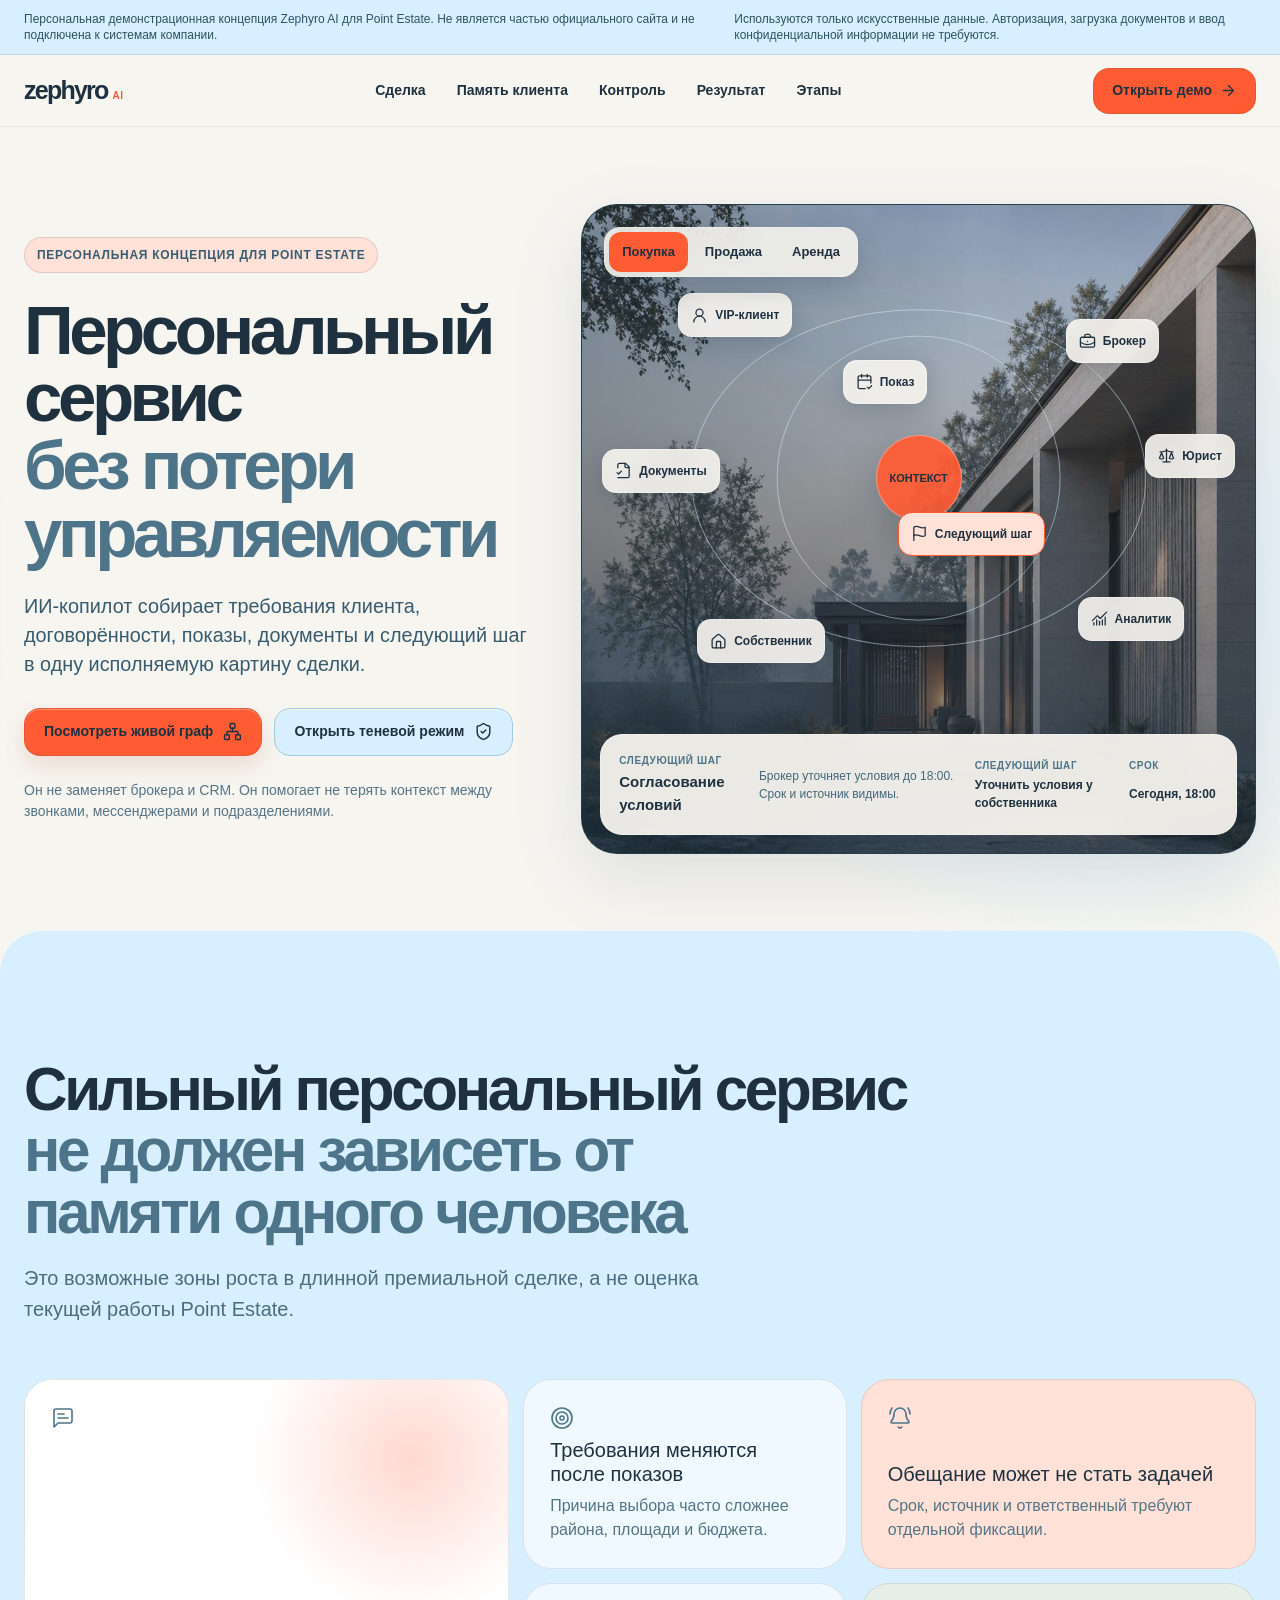
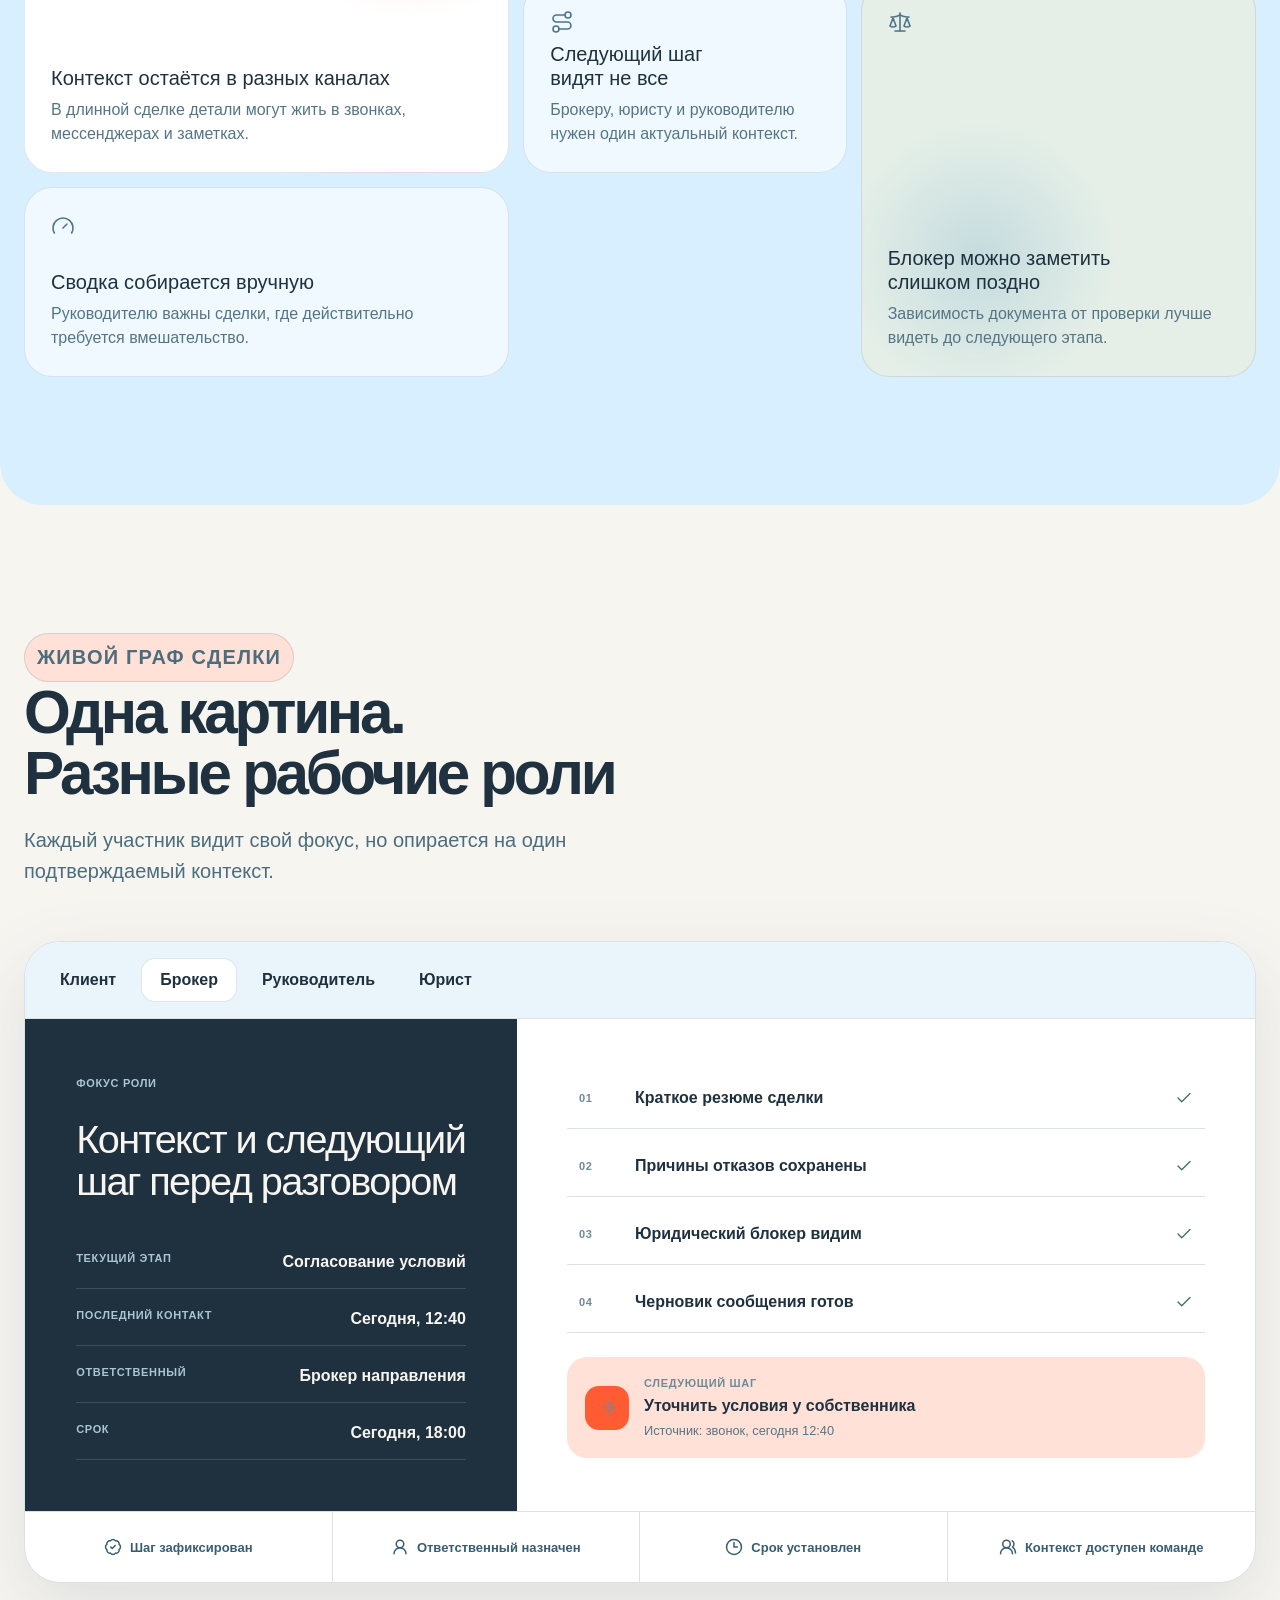
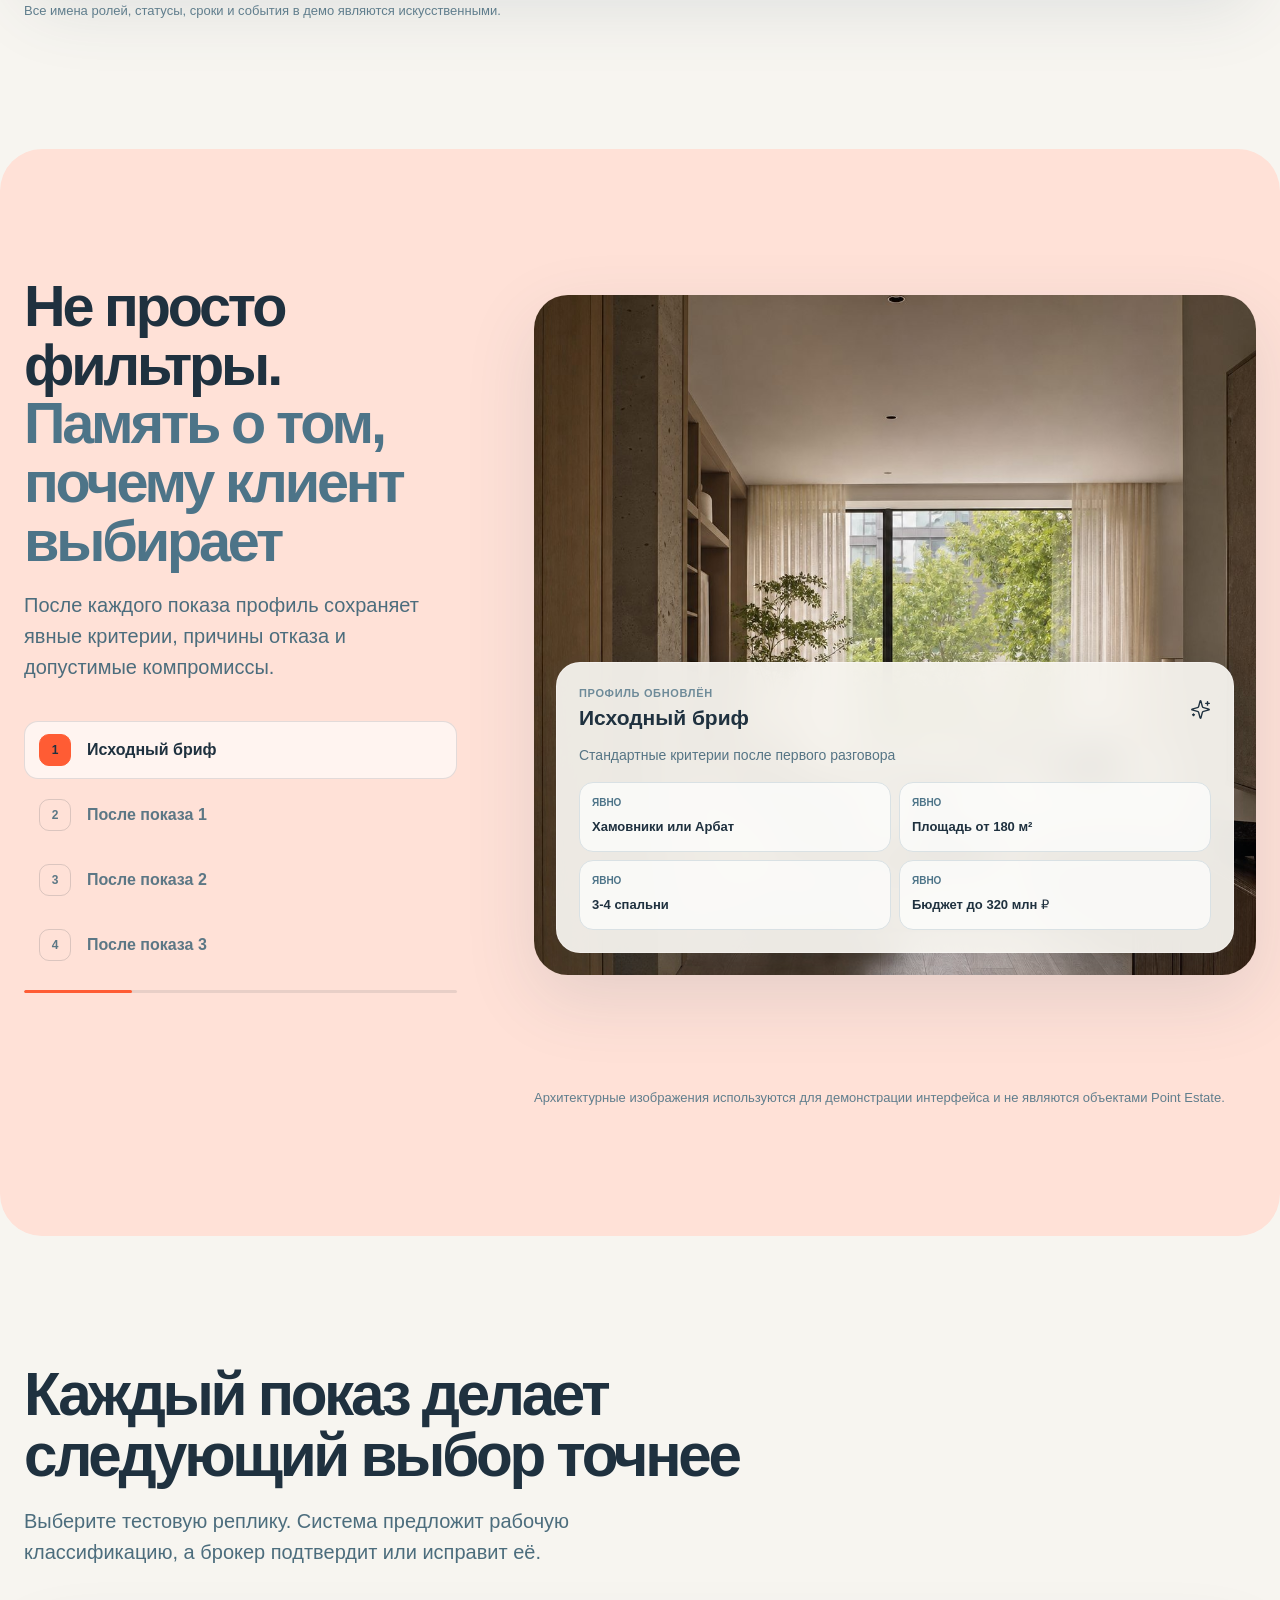
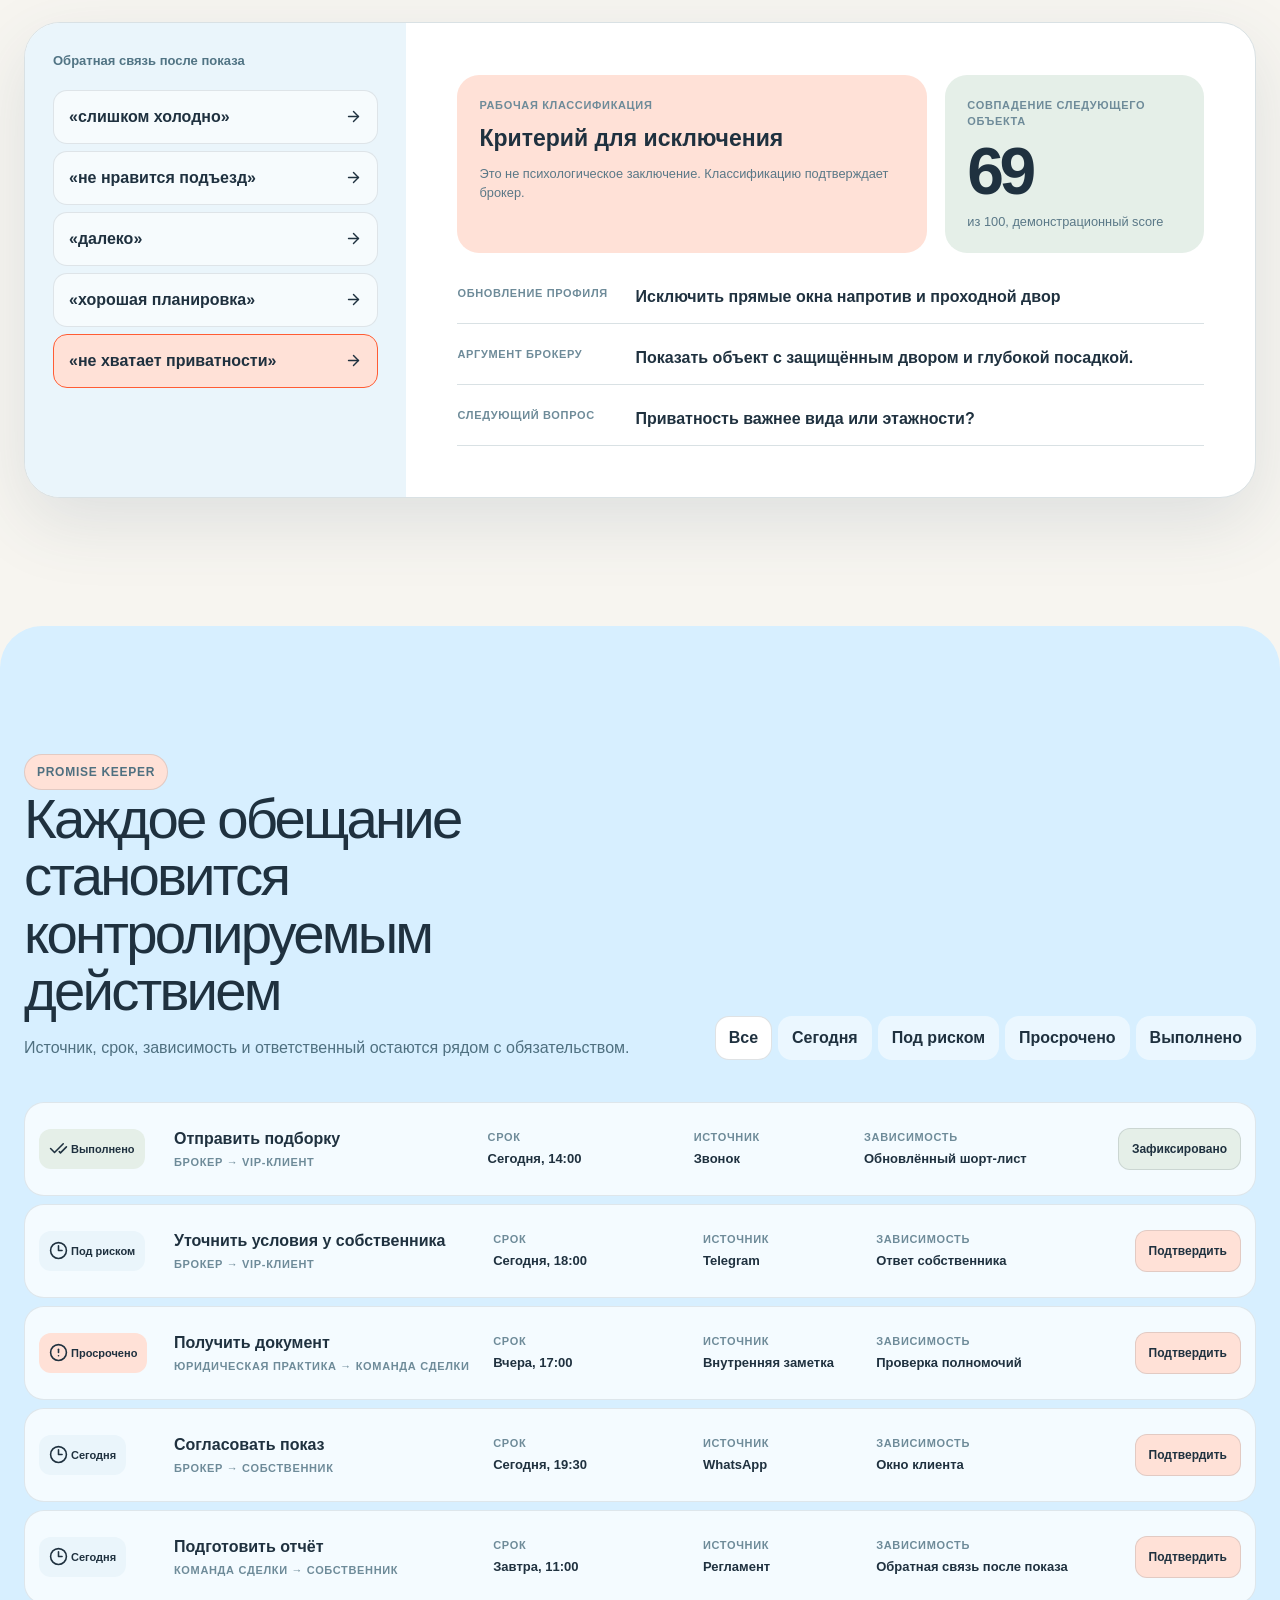
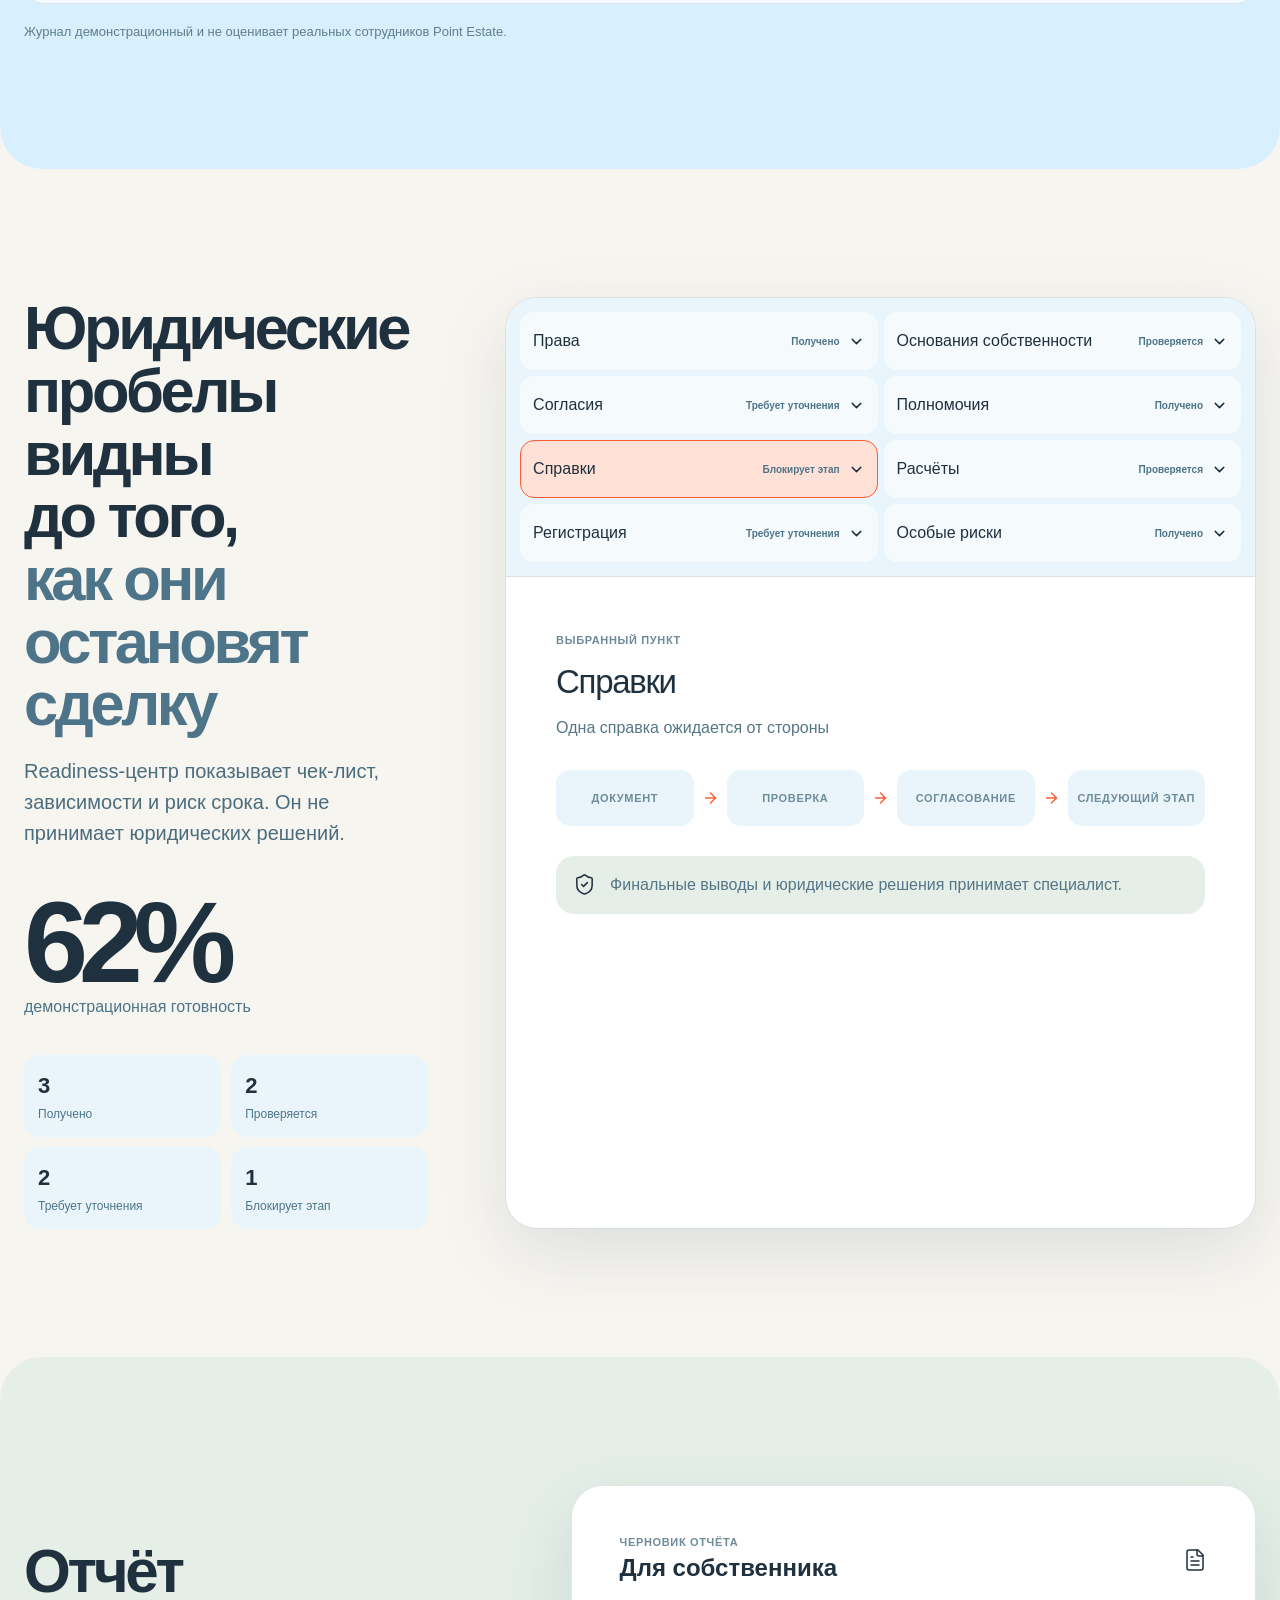
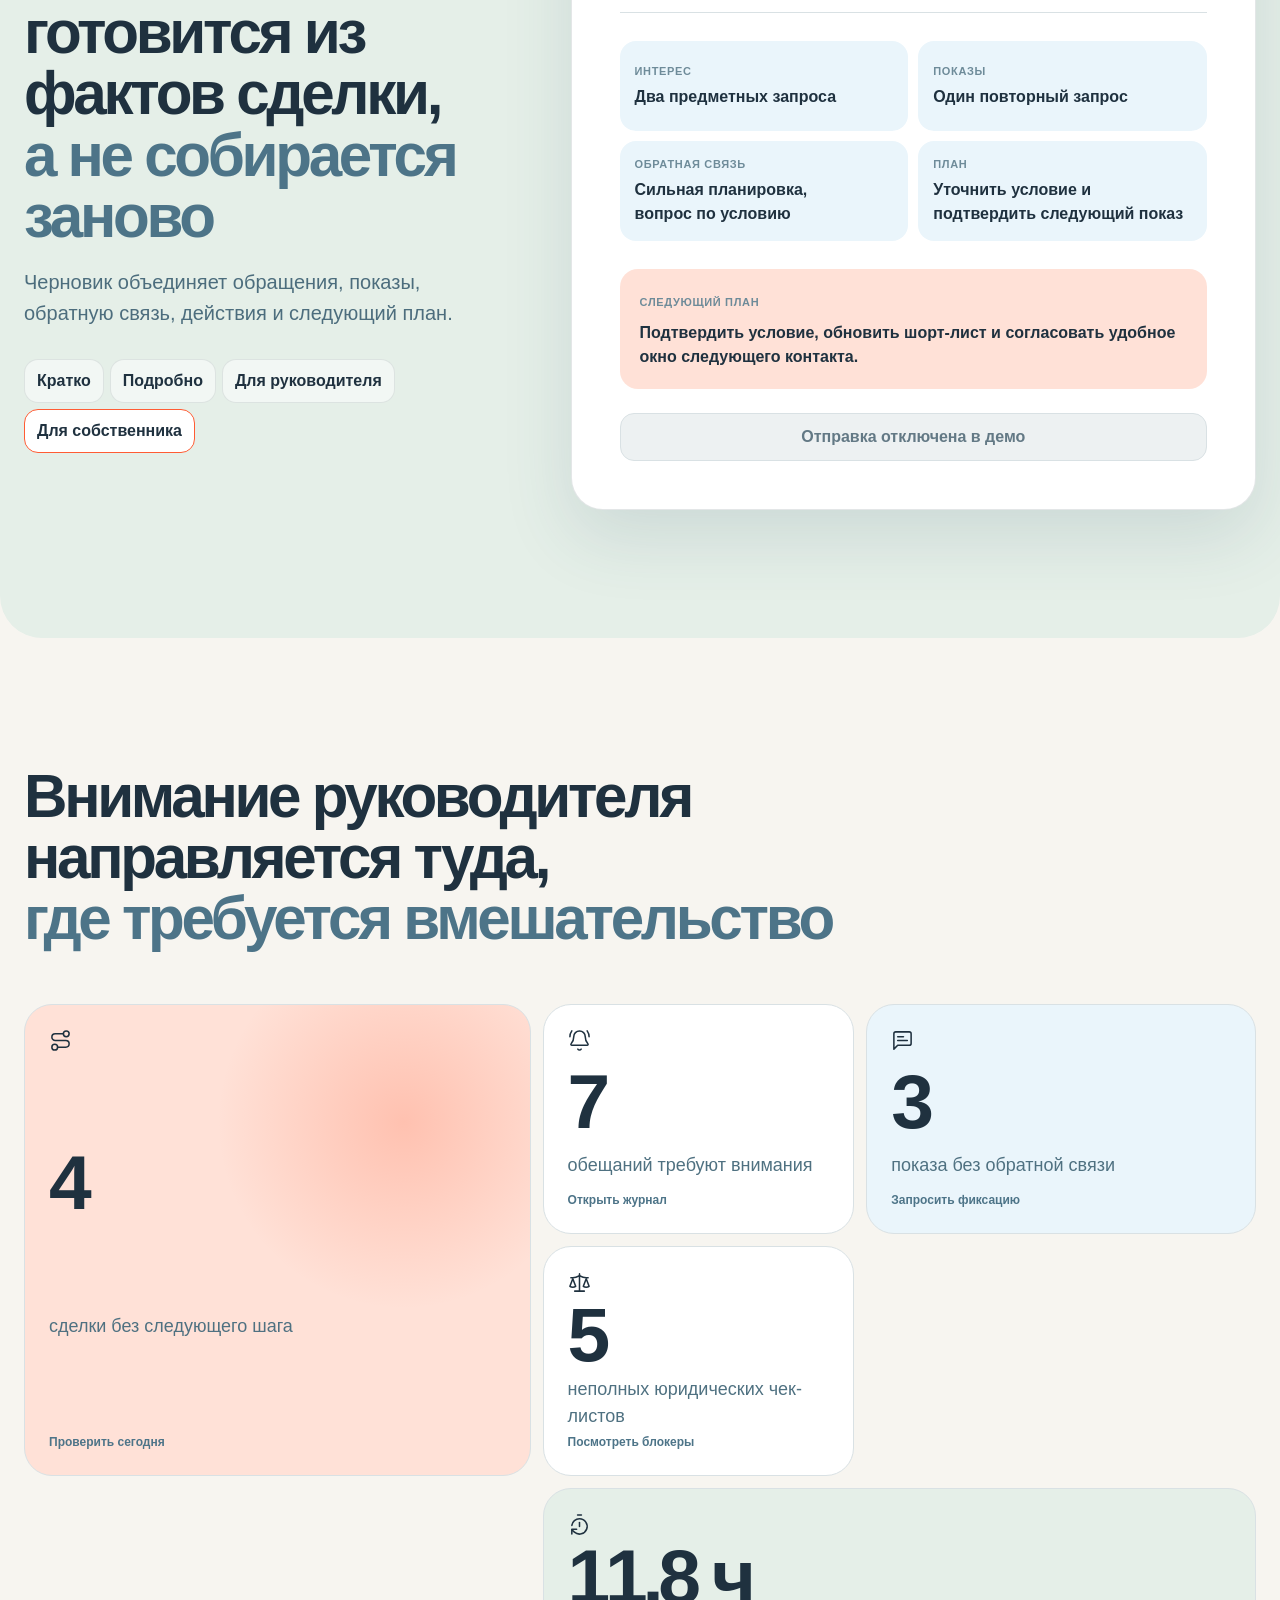
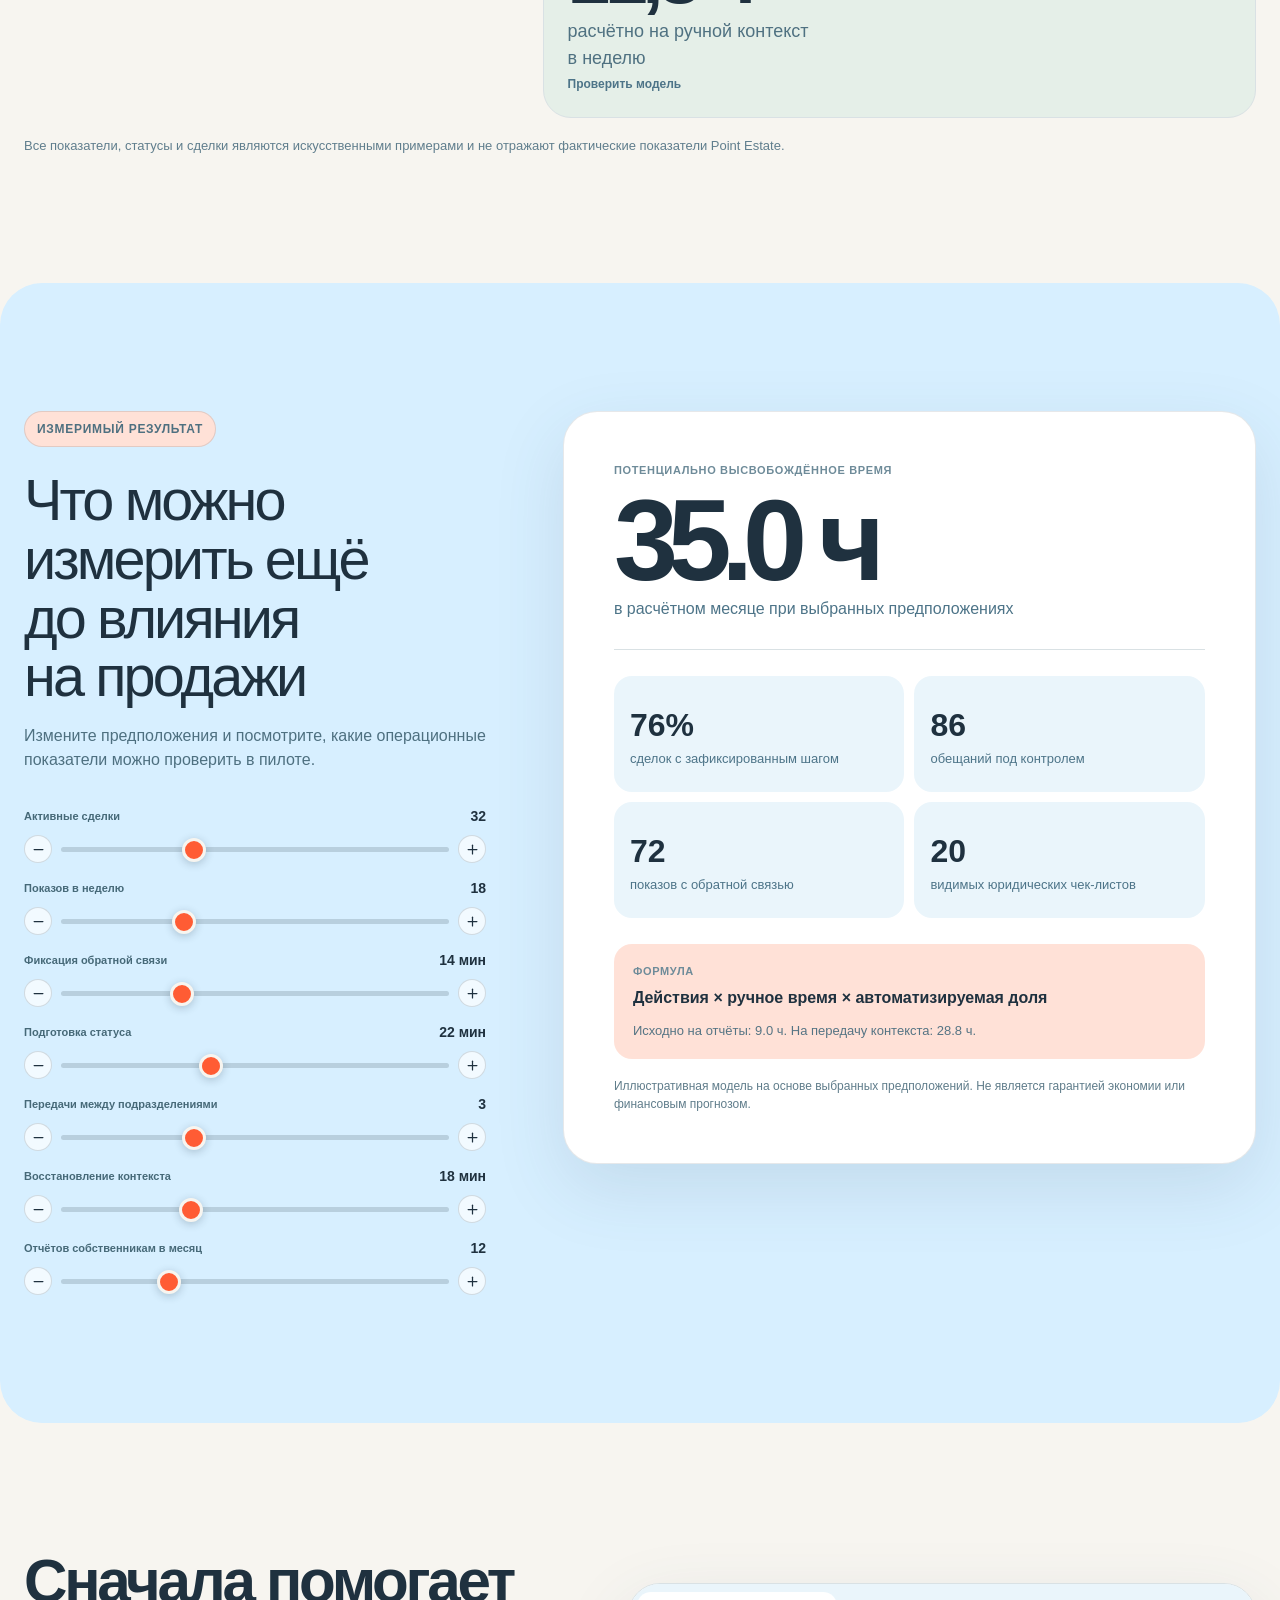
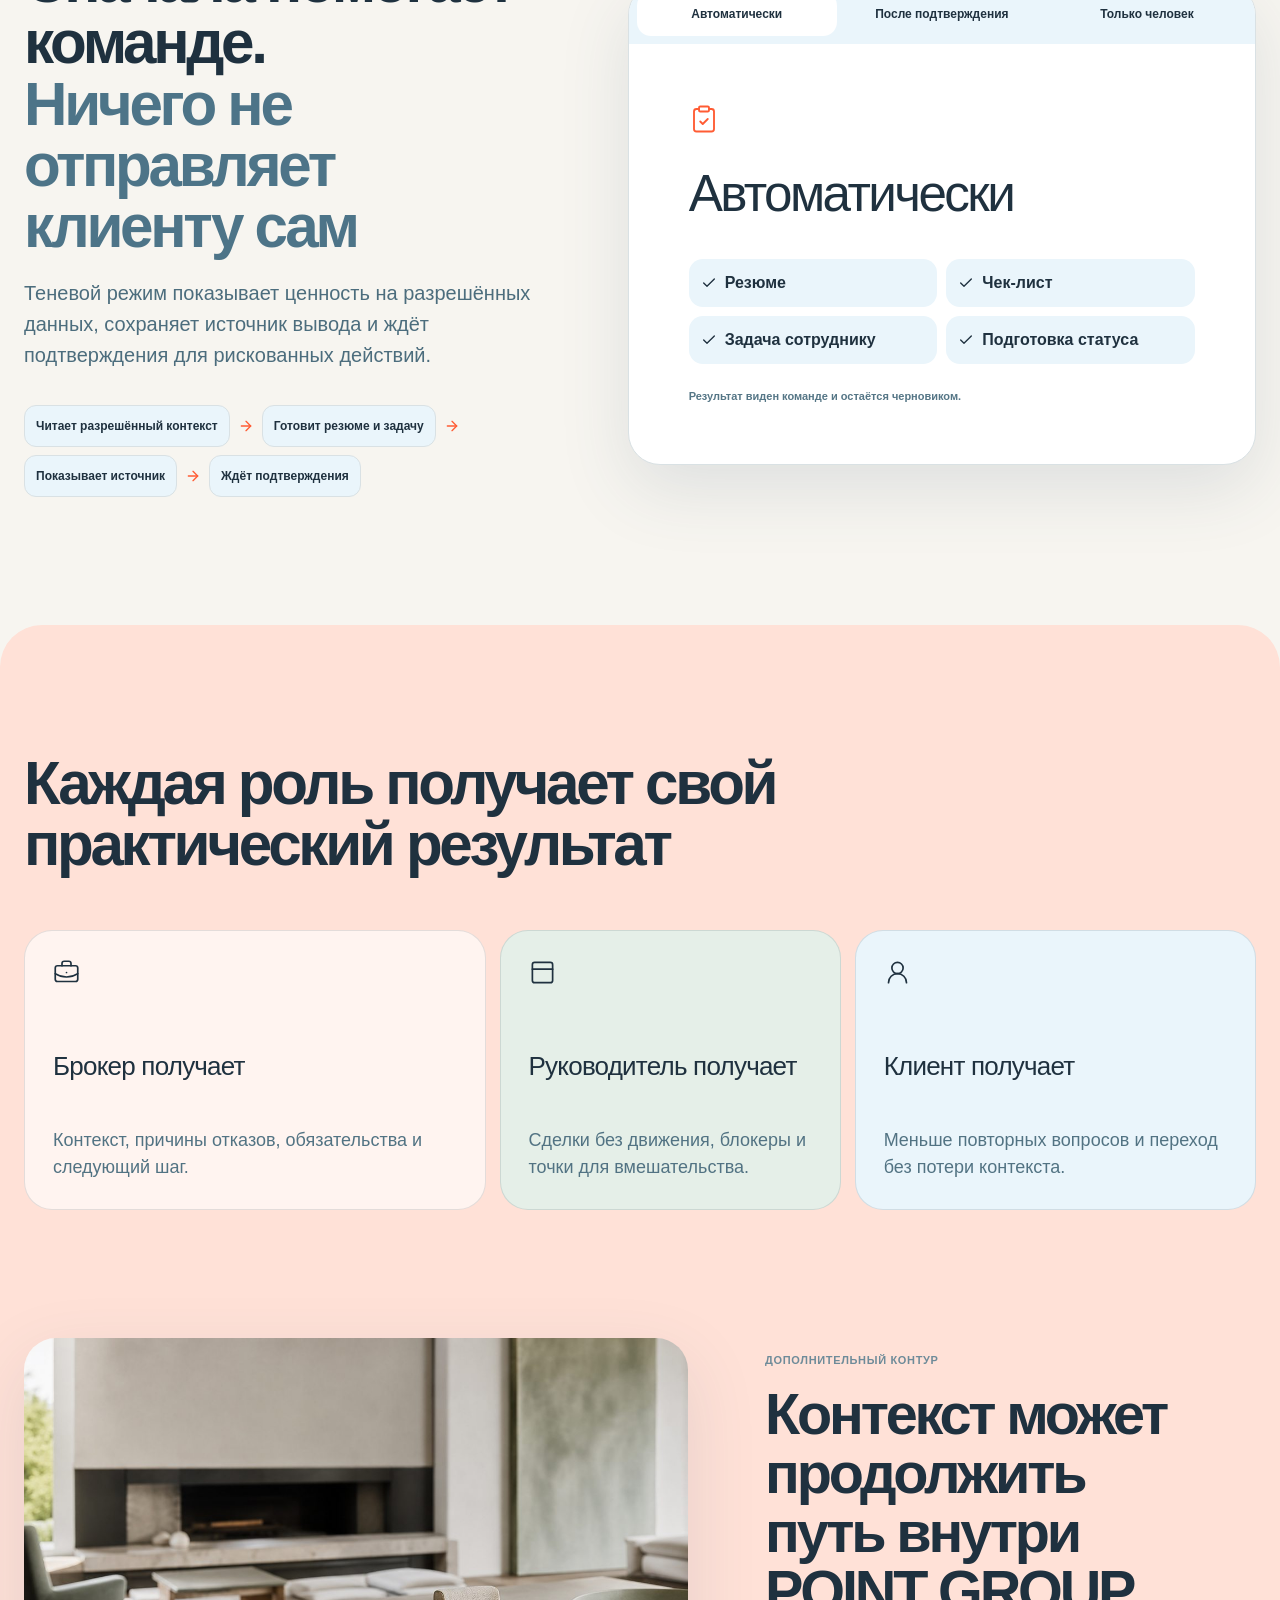
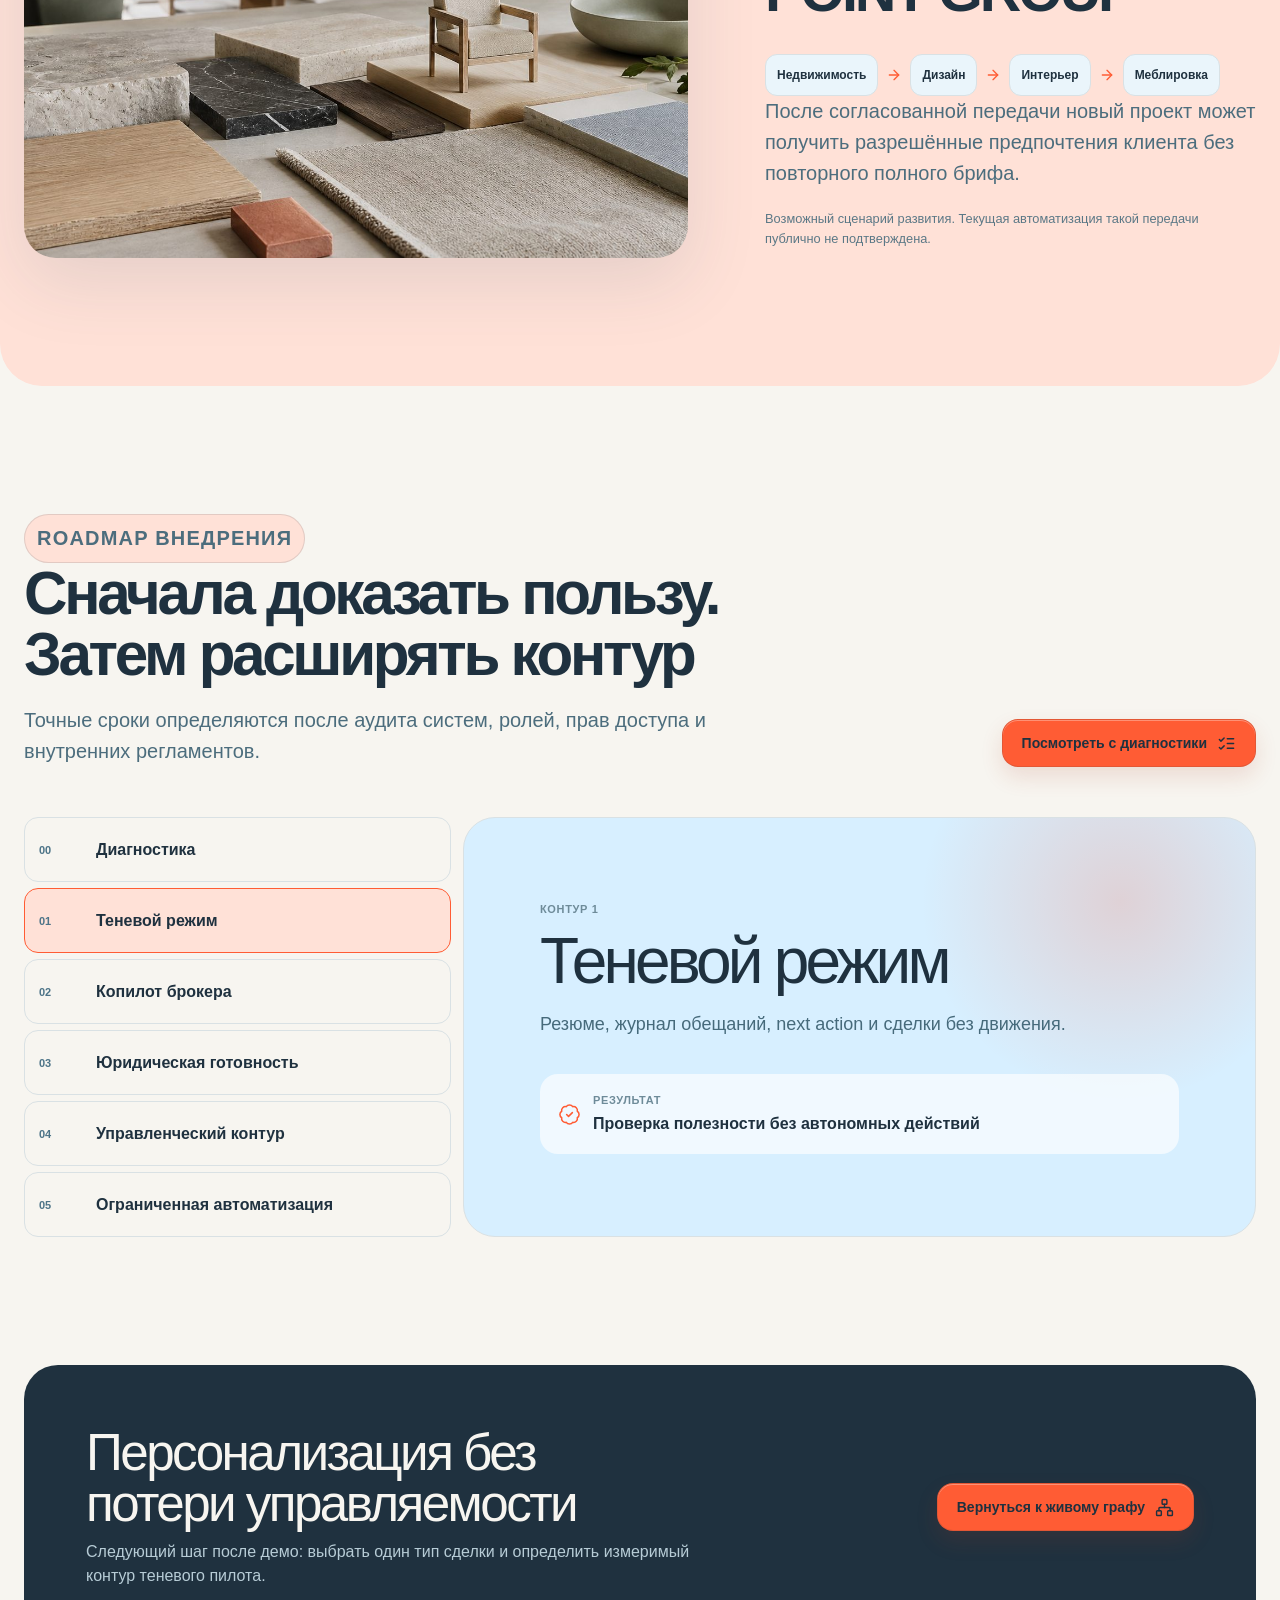
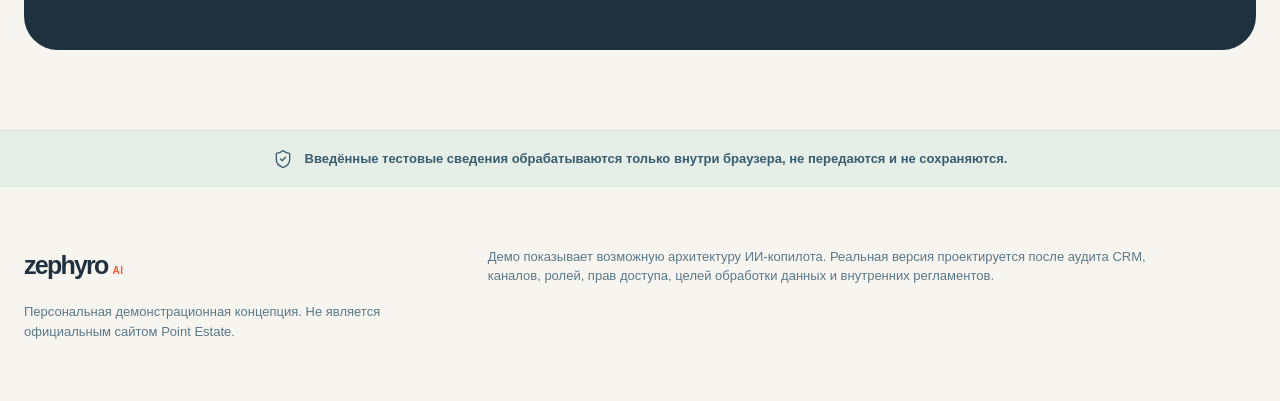
==== docs/point-estate-c26c92/index.html @ 224b7469 "Add Point Estate personalized copilot demo" ====
<!doctype html>
<html lang="ru">
  <head>
    <meta charset="UTF-8" />
    <meta name="viewport" content="width=device-width, initial-scale=1" />
    <meta name="robots" content="noindex, nofollow, noarchive" />
    <meta
      http-equiv="Content-Security-Policy"
      content="default-src 'self'; script-src 'self'; style-src 'self' 'unsafe-inline'; img-src 'self' data:; font-src 'self'; connect-src 'none'; media-src 'self'; object-src 'none'; base-uri 'none'; form-action 'none'; frame-ancestors 'none'; worker-src 'none'; manifest-src 'none';"
    />
    <meta
      name="description"
      content="Персональная демонстрационная концепция Zephyro AI для Point Estate: управляемая память премиальной сделки и контроль исполнения."
    />
    <meta name="theme-color" content="#F7F5F0" />
    <title>Zephyro AI для Point Estate | Персональная концепция</title>
    <script type="module" crossorigin src="./assets/index-BXhhycpM.js"></script>
    <link rel="stylesheet" crossorigin href="./assets/index-DamxwbRD.css">
  </head>
  <body>
    <div id="root"></div>
  </body>
</html>
---- docs/point-estate-c26c92/assets/index-DamxwbRD.css ----
*,:before,:after{--tw-border-spacing-x: 0;--tw-border-spacing-y: 0;--tw-translate-x: 0;--tw-translate-y: 0;--tw-rotate: 0;--tw-skew-x: 0;--tw-skew-y: 0;--tw-scale-x: 1;--tw-scale-y: 1;--tw-pan-x: ;--tw-pan-y: ;--tw-pinch-zoom: ;--tw-scroll-snap-strictness: proximity;--tw-gradient-from-position: ;--tw-gradient-via-position: ;--tw-gradient-to-position: ;--tw-ordinal: ;--tw-slashed-zero: ;--tw-numeric-figure: ;--tw-numeric-spacing: ;--tw-numeric-fraction: ;--tw-ring-inset: ;--tw-ring-offset-width: 0px;--tw-ring-offset-color: #fff;--tw-ring-color: rgb(59 130 246 / .5);--tw-ring-offset-shadow: 0 0 #0000;--tw-ring-shadow: 0 0 #0000;--tw-shadow: 0 0 #0000;--tw-shadow-colored: 0 0 #0000;--tw-blur: ;--tw-brightness: ;--tw-contrast: ;--tw-grayscale: ;--tw-hue-rotate: ;--tw-invert: ;--tw-saturate: ;--tw-sepia: ;--tw-drop-shadow: ;--tw-backdrop-blur: ;--tw-backdrop-brightness: ;--tw-backdrop-contrast: ;--tw-backdrop-grayscale: ;--tw-backdrop-hue-rotate: ;--tw-backdrop-invert: ;--tw-backdrop-opacity: ;--tw-backdrop-saturate: ;--tw-backdrop-sepia: ;--tw-contain-size: ;--tw-contain-layout: ;--tw-contain-paint: ;--tw-contain-style: }::backdrop{--tw-border-spacing-x: 0;--tw-border-spacing-y: 0;--tw-translate-x: 0;--tw-translate-y: 0;--tw-rotate: 0;--tw-skew-x: 0;--tw-skew-y: 0;--tw-scale-x: 1;--tw-scale-y: 1;--tw-pan-x: ;--tw-pan-y: ;--tw-pinch-zoom: ;--tw-scroll-snap-strictness: proximity;--tw-gradient-from-position: ;--tw-gradient-via-position: ;--tw-gradient-to-position: ;--tw-ordinal: ;--tw-slashed-zero: ;--tw-numeric-figure: ;--tw-numeric-spacing: ;--tw-numeric-fraction: ;--tw-ring-inset: ;--tw-ring-offset-width: 0px;--tw-ring-offset-color: #fff;--tw-ring-color: rgb(59 130 246 / .5);--tw-ring-offset-shadow: 0 0 #0000;--tw-ring-shadow: 0 0 #0000;--tw-shadow: 0 0 #0000;--tw-shadow-colored: 0 0 #0000;--tw-blur: ;--tw-brightness: ;--tw-contrast: ;--tw-grayscale: ;--tw-hue-rotate: ;--tw-invert: ;--tw-saturate: ;--tw-sepia: ;--tw-drop-shadow: ;--tw-backdrop-blur: ;--tw-backdrop-brightness: ;--tw-backdrop-contrast: ;--tw-backdrop-grayscale: ;--tw-backdrop-hue-rotate: ;--tw-backdrop-invert: ;--tw-backdrop-opacity: ;--tw-backdrop-saturate: ;--tw-backdrop-sepia: ;--tw-contain-size: ;--tw-contain-layout: ;--tw-contain-paint: ;--tw-contain-style: }*,:before,:after{box-sizing:border-box;border-width:0;border-style:solid;border-color:#e5e7eb}:before,:after{--tw-content: ""}html,:host{line-height:1.5;-webkit-text-size-adjust:100%;-moz-tab-size:4;-o-tab-size:4;tab-size:4;font-family:ui-sans-serif,system-ui,sans-serif,"Apple Color Emoji","Segoe UI Emoji",Segoe UI Symbol,"Noto Color Emoji";font-feature-settings:normal;font-variation-settings:normal;-webkit-tap-highlight-color:transparent}body{margin:0;line-height:inherit}hr{height:0;color:inherit;border-top-width:1px}abbr:where([title]){-webkit-text-decoration:underline dotted;text-decoration:underline dotted}h1,h2,h3,h4,h5,h6{font-size:inherit;font-weight:inherit}a{color:inherit;text-decoration:inherit}b,strong{font-weight:bolder}code,kbd,samp,pre{font-family:ui-monospace,SFMono-Regular,Menlo,Monaco,Consolas,Liberation Mono,Courier New,monospace;font-feature-settings:normal;font-variation-settings:normal;font-size:1em}small{font-size:80%}sub,sup{font-size:75%;line-height:0;position:relative;vertical-align:baseline}sub{bottom:-.25em}sup{top:-.5em}table{text-indent:0;border-color:inherit;border-collapse:collapse}button,input,optgroup,select,textarea{font-family:inherit;font-feature-settings:inherit;font-variation-settings:inherit;font-size:100%;font-weight:inherit;line-height:inherit;letter-spacing:inherit;color:inherit;margin:0;padding:0}button,select{text-transform:none}button,input:where([type=button]),input:where([type=reset]),input:where([type=submit]){-webkit-appearance:button;background-color:transparent;background-image:none}:-moz-focusring{outline:auto}:-moz-ui-invalid{box-shadow:none}progress{vertical-align:baseline}::-webkit-inner-spin-button,::-webkit-outer-spin-button{height:auto}[type=search]{-webkit-appearance:textfield;outline-offset:-2px}::-webkit-search-decoration{-webkit-appearance:none}::-webkit-file-upload-button{-webkit-appearance:button;font:inherit}summary{display:list-item}blockquote,dl,dd,h1,h2,h3,h4,h5,h6,hr,figure,p,pre{margin:0}fieldset{margin:0;padding:0}legend{padding:0}ol,ul,menu{list-style:none;margin:0;padding:0}dialog{padding:0}textarea{resize:vertical}input::-moz-placeholder,textarea::-moz-placeholder{opacity:1;color:#9ca3af}input::placeholder,textarea::placeholder{opacity:1;color:#9ca3af}button,[role=button]{cursor:pointer}:disabled{cursor:default}img,svg,video,canvas,audio,iframe,embed,object{display:block;vertical-align:middle}img,video{max-width:100%;height:auto}[hidden]:where(:not([hidden=until-found])){display:none}.visible{visibility:visible}.block{display:block}.inline-flex{display:inline-flex}.size-11{width:2.75rem;height:2.75rem}.h-11{height:2.75rem}.h-12{height:3rem}.h-14{height:3.5rem}.min-h-11{min-height:2.75rem}.items-center{align-items:center}.justify-center{justify-content:center}.gap-2{gap:.5rem}.whitespace-nowrap{white-space:nowrap}.rounded-2xl{border-radius:1rem}.border{border-width:1px}.border-\[\#9FCBE4\]{--tw-border-opacity: 1;border-color:rgb(159 203 228 / var(--tw-border-opacity, 1))}.border-\[rgba\(31\,49\,63\,\.12\)\]{border-color:#1f313f1f}.border-transparent{border-color:transparent}.bg-\[\#D7EFFF\]{--tw-bg-opacity: 1;background-color:rgb(215 239 255 / var(--tw-bg-opacity, 1))}.bg-\[\#FF5C34\]{--tw-bg-opacity: 1;background-color:rgb(255 92 52 / var(--tw-bg-opacity, 1))}.bg-transparent{background-color:transparent}.p-0{padding:0}.px-3{padding-left:.75rem;padding-right:.75rem}.px-4{padding-left:1rem;padding-right:1rem}.px-5{padding-left:1.25rem;padding-right:1.25rem}.px-6{padding-left:1.5rem;padding-right:1.5rem}.text-base{font-size:1rem;line-height:1.5rem}.text-sm{font-size:.875rem;line-height:1.25rem}.font-semibold{font-weight:600}.text-\[\#1F313F\]{--tw-text-opacity: 1;color:rgb(31 49 63 / var(--tw-text-opacity, 1))}.shadow-\[inset_0_1px_0_rgba\(255\,255\,255\,\.32\)\]{--tw-shadow: inset 0 1px 0 rgba(255,255,255,.32);--tw-shadow-colored: inset 0 1px 0 var(--tw-shadow-color);box-shadow:var(--tw-ring-offset-shadow, 0 0 #0000),var(--tw-ring-shadow, 0 0 #0000),var(--tw-shadow)}.filter{filter:var(--tw-blur) var(--tw-brightness) var(--tw-contrast) var(--tw-grayscale) var(--tw-hue-rotate) var(--tw-invert) var(--tw-saturate) var(--tw-sepia) var(--tw-drop-shadow)}.transition{transition-property:color,background-color,border-color,text-decoration-color,fill,stroke,opacity,box-shadow,transform,filter,backdrop-filter;transition-timing-function:cubic-bezier(.4,0,.2,1);transition-duration:.15s}.transition-transform{transition-property:transform;transition-timing-function:cubic-bezier(.4,0,.2,1);transition-duration:.15s}:root{color:#1f313f;background:#f7f5f0;font-family:Segoe UI,Helvetica Neue,Arial,sans-serif;font-synthesis:none;text-rendering:optimizeLegibility;--sky: #d7efff;--signal: #ff5c34;--ivory: #f7f5f0;--coral: #ffe1d7;--powder: #eaf5fb;--mist: #e5efe8;--ink: #1f313f;--muted: #4d7488;--border: #d9e1e4;--white: #fff;--radius: 28px;--radius-small: 16px;--shadow: 0 24px 70px rgba(52, 88, 105, .13)}*{box-sizing:border-box}html{scroll-behavior:smooth;overflow-x:hidden}body{margin:0;min-width:320px;min-height:100dvh;overflow-x:hidden;background:radial-gradient(circle at 86% 4%,rgba(215,239,255,.82),transparent 24rem),var(--ivory);color:var(--ink);font-size:16px;line-height:1.5}button,input{font:inherit}button,a{-webkit-tap-highlight-color:transparent}button{color:inherit}button:focus-visible,a:focus-visible,input:focus-visible{outline:3px solid #4d91b8;outline-offset:3px}img{display:block;max-width:100%}h1,h2,h3,p{margin-top:0}h1,h2,h3,strong{text-wrap:balance}.app-shell{min-height:100dvh}.scroll-progress{position:fixed;inset:0 0 auto;z-index:30;height:3px;transform-origin:left center;background:var(--signal)}.demo-disclaimer{display:grid;grid-template-columns:1.3fr 1fr;gap:32px;padding:11px max(24px,calc((100vw - 1360px)/2));border-bottom:1px solid rgba(31,49,63,.12);background:var(--sky);color:#2e5264;font-size:12px;line-height:1.35}.demo-disclaimer p{margin:0}.site-header{position:sticky;top:0;z-index:20;display:grid;grid-template-columns:auto 1fr auto;align-items:center;min-height:72px;padding:10px max(24px,calc((100vw - 1360px)/2));border-bottom:1px solid rgba(31,49,63,.09);background:#f7f5f0eb;-webkit-backdrop-filter:blur(18px);backdrop-filter:blur(18px)}.wordmark{display:inline-flex;align-items:baseline;color:var(--ink);font-size:25px;font-weight:760;letter-spacing:-.07em;text-decoration:none}.wordmark span{margin-left:5px;color:var(--signal);font-size:10px;font-weight:800;letter-spacing:.04em;text-transform:uppercase}.desktop-nav{display:flex;justify-content:center;gap:5px}.desktop-nav button,.mobile-nav button{min-height:44px;border:0;background:transparent;cursor:pointer;font-size:14px;font-weight:600}.desktop-nav button{padding:0 13px;border-radius:12px}.desktop-nav button:hover{background:#d7efffc7}.header-cta{display:inline-flex;min-height:46px;align-items:center;justify-content:center;gap:8px;padding:0 18px;border:1px solid rgba(31,49,63,.12);border-radius:var(--radius-small);background:var(--signal);color:var(--ink);cursor:pointer;font-size:14px;font-weight:700;transition:transform .18s ease,box-shadow .18s ease}.header-cta:hover{transform:translateY(-1px);box-shadow:0 10px 22px #b33f2229}.header-cta:active{transform:translateY(1px)}.menu-button,.mobile-nav{display:none}main{width:min(100%,1600px);margin:0 auto}.hero{display:grid;grid-template-columns:minmax(0,.9fr) minmax(560px,1.2fr);gap:clamp(28px,4vw,72px);align-items:center;min-height:calc(100dvh - 124px);padding:clamp(40px,6vw,82px) max(24px,calc((100vw - 1360px)/2))}.hero-copy{position:relative;z-index:2}.hero-badge,.eyebrow{display:inline-flex;width:-moz-fit-content;width:fit-content;margin-bottom:24px;padding:8px 12px;border:1px solid rgba(31,49,63,.13);border-radius:999px;background:var(--coral);color:#395d70;font-size:12px;font-weight:800;letter-spacing:.06em;text-transform:uppercase}.hero h1{max-width:750px;margin-bottom:24px;font-size:clamp(48px,5.4vw,78px);font-weight:720;letter-spacing:-.065em;line-height:.98}.hero h1 span{display:block;color:var(--muted)}.hero-lead{max-width:590px;margin-bottom:28px;color:#385b6d;font-size:clamp(18px,1.55vw,22px);line-height:1.48}.hero-actions{display:flex;flex-wrap:wrap;gap:12px;margin-bottom:24px}.colorful-button{display:inline-flex;min-height:48px;align-items:center;justify-content:center;gap:10px;padding:0 19px;border:1px solid rgba(31,49,63,.12);border-radius:var(--radius-small);background:var(--signal);box-shadow:inset 0 1px #ffffff52,0 10px 22px #b33f2224;color:var(--ink);cursor:pointer;font-size:14px;font-weight:760;transition:transform .18s ease,box-shadow .18s ease}.colorful-button:hover{transform:translateY(-2px);box-shadow:inset 0 1px #ffffff52,0 15px 28px #b33f2230}.colorful-button:active{transform:translateY(1px)}.colorful-button--secondary{border-color:#9fcbe4;background:var(--sky);box-shadow:inset 0 1px #ffffffb3}.hero-note{max-width:610px;margin-bottom:0;color:#577486;font-size:14px}.hero-visual{position:relative;min-height:650px;overflow:hidden;border:1px solid rgba(31,49,63,.13);border-radius:36px;background:#28414f;box-shadow:var(--shadow);isolation:isolate}.hero-image{position:absolute;top:0;right:0;bottom:0;left:0;width:100%;height:100%;-o-object-fit:cover;object-fit:cover;-o-object-position:56% center;object-position:56% center}.image-scrim{position:absolute;top:0;right:0;bottom:0;left:0;background:linear-gradient(180deg,#1f313f1f,#1f313fa3),linear-gradient(90deg,rgba(31,49,63,.32),transparent 58%)}.hero-scenario{position:absolute;top:22px;left:22px;z-index:4;display:flex;gap:4px;padding:4px;border:1px solid rgba(255,255,255,.26);border-radius:var(--radius-small);background:#f7f5f0e0;box-shadow:0 8px 26px #1f313f33;-webkit-backdrop-filter:blur(14px);backdrop-filter:blur(14px)}.hero-scenario button{min-height:40px;padding:0 13px;border:0;border-radius:12px;background:transparent;cursor:pointer;font-size:13px;font-weight:700}.hero-scenario button.is-active{background:var(--signal)}.deal-graph{position:absolute;top:88px;right:20px;bottom:190px;left:20px;z-index:3}.graph-orbit{position:absolute;top:50%;left:50%;border:1px solid rgba(215,239,255,.48);border-radius:50%;transform:translate(-50%,-50%)}.graph-orbit-one{width:45%;aspect-ratio:1}.graph-orbit-two{width:72%;aspect-ratio:1.35}.graph-hub{position:absolute;top:50%;left:50%;display:grid;width:86px;aspect-ratio:1;place-items:center;border:1px solid rgba(255,255,255,.32);border-radius:50%;background:#ff5c34ed;box-shadow:0 12px 40px #1f313f4d;transform:translate(-50%,-50%)}.graph-hub span{color:var(--ink);font-size:11px;font-weight:800;text-transform:uppercase}.graph-node{position:absolute;display:inline-flex;min-height:44px;align-items:center;gap:7px;padding:0 12px;border:1px solid rgba(255,255,255,.32);border-radius:14px;background:#f7f5f0e8;box-shadow:0 8px 24px #1f313f38;color:var(--ink);cursor:pointer;font-size:12px;font-weight:720;white-space:nowrap;-webkit-backdrop-filter:blur(10px);backdrop-filter:blur(10px);transition:background .18s ease,transform .18s ease}.graph-node:hover{transform:translateY(-2px)}.graph-node.is-active{border-color:var(--signal);background:var(--coral)}.node-client{top:0;left:12%}.node-broker{top:7%;right:12%}.node-legal{top:38%;right:0}.node-analyst{right:8%;bottom:6%}.node-owner{bottom:0;left:15%}.node-docs{top:42%;left:0}.node-viewing{top:18%;left:38%}.node-next{right:30%;bottom:29%}.graph-detail{position:absolute;right:18px;bottom:18px;left:18px;z-index:5;display:grid;grid-template-columns:.8fr 1.3fr 1.6fr;gap:18px;align-items:center;padding:18px;border:1px solid rgba(255,255,255,.32);border-radius:22px;background:#f7f5f0f0;box-shadow:0 18px 40px #1f313f38;-webkit-backdrop-filter:blur(18px);backdrop-filter:blur(18px)}.graph-detail>div:first-child{display:grid;gap:3px}.graph-detail-label,.graph-detail dt{color:var(--muted);font-size:10px;font-weight:800;letter-spacing:.06em;text-transform:uppercase}.graph-detail strong{font-size:15px}.graph-detail p{margin:0;color:#446879;font-size:12px}.graph-detail dl{display:grid;grid-template-columns:1.6fr 1fr;gap:12px;margin:0}.graph-detail dl div{display:grid;gap:3px}.graph-detail dd{margin:0;font-size:12px;font-weight:700}.section{position:relative;scroll-margin-top:92px;padding:clamp(86px,10vw,150px) max(24px,calc((100vw - 1280px)/2))}.section-heading{max-width:1000px;margin-bottom:54px}.section-heading.compact{max-width:820px}.section-heading h2,.memory-copy h2,.legal-overview h2,.report-copy h2,.shadow-copy h2,.roadmap-intro h2,.group-copy h2{margin-bottom:20px;font-size:clamp(38px,4.7vw,66px);font-weight:690;letter-spacing:-.055em;line-height:1.02}.section-heading h2 span,.memory-copy h2 span,.legal-overview h2 span,.report-copy h2 span,.shadow-copy h2 span{display:block;color:var(--muted)}.section-heading>p,.memory-copy>div>p,.legal-overview>div>p,.report-copy>p,.shadow-copy>div>p,.roadmap-intro>div>p,.group-copy>p{max-width:700px;margin-bottom:0;color:#4c6d7d;font-size:clamp(17px,1.6vw,20px);line-height:1.55}.problem-section{border-radius:42px;background:var(--sky)}.problem-grid{display:grid;grid-template-columns:1.35fr .9fr 1.1fr;gap:14px}.problem-item{display:grid;min-height:190px;align-content:space-between;padding:26px;border:1px solid rgba(31,49,63,.11);border-radius:var(--radius);background:#fff9}.problem-item-1,.problem-item-5{grid-row:span 2;min-height:394px}.problem-item-1{background:radial-gradient(circle at 80% 20%,rgba(255,92,52,.23),transparent 32%),var(--white)}.problem-item-3{background:var(--coral)}.problem-item-5{background:radial-gradient(circle at 30% 70%,rgba(77,145,184,.21),transparent 35%),var(--mist)}.problem-item svg{color:var(--muted)}.problem-item h3{margin-bottom:8px;font-size:20px;line-height:1.2}.problem-item p{margin-bottom:0;color:#557585}.deal-section{background:var(--ivory)}.deal-console{overflow:hidden;border:1px solid var(--border);border-radius:36px;background:var(--white);box-shadow:var(--shadow)}.mode-rail{display:flex;gap:6px;padding:16px;border-bottom:1px solid var(--border);background:var(--powder)}.mode-rail button,.stage-controls button,.feedback-prompts button,.promise-filters button,.report-switch button,.autonomy-tabs button,.roadmap-nav button{min-height:44px;border:1px solid transparent;border-radius:14px;background:transparent;cursor:pointer;font-weight:700}.mode-rail button{padding:0 18px}.mode-rail button.is-active{border-color:#1f313f1f;background:var(--white)}.deal-role-view{display:grid;grid-template-columns:.8fr 1.2fr;min-height:470px}.role-summary{padding:clamp(28px,4vw,54px);background:var(--ink);color:var(--ivory)}.role-summary>span,.role-summary dt,.role-context .context-row>span,.next-action-card span,.memory-card-head span,.classification span,.score-number span,.feedback-details dt,.promise-row>div>span,.legal-detail>div>span,.report-paper-head span,.report-facts span,.report-plan span,.hours-output>span,.formula-card>span,.range-field>span,.autonomy-content>p,.roadmap-detail>span,.roadmap-detail>div span,.group-copy>span{color:#6e8b99;font-size:11px;font-weight:800;letter-spacing:.06em;text-transform:uppercase}.role-summary>span,.role-summary dt{color:#a9c6d4}.role-summary h3{margin:24px 0 48px;font-size:clamp(28px,3.1vw,43px);letter-spacing:-.04em;line-height:1.06}.role-summary dl{display:grid;gap:18px;margin:0}.role-summary dl div{display:grid;grid-template-columns:1fr 1.2fr;gap:14px;padding-bottom:14px;border-bottom:1px solid rgba(215,239,255,.15)}.role-summary dd{margin:0;font-weight:700;text-align:right}.role-context{display:grid;align-content:start;gap:8px;padding:clamp(26px,4vw,50px)}.context-row{display:grid;grid-template-columns:42px 1fr auto;gap:14px;align-items:center;min-height:60px;padding:8px 12px;border-bottom:1px solid var(--border)}.context-row p{margin:0;font-weight:650}.context-row svg{color:#42735a}.next-action-card{display:grid;grid-template-columns:auto 1fr;gap:15px;align-items:center;margin-top:16px;padding:18px;border-radius:20px;background:var(--coral)}.flag-icon{display:grid;width:44px;aspect-ratio:1;place-items:center;border-radius:14px;background:var(--signal)}.next-action-card>div{display:grid;gap:3px}.next-action-card small{color:#567585}.deal-outcomes{display:grid;grid-template-columns:repeat(4,1fr);border-top:1px solid var(--border)}.deal-outcomes span{display:flex;min-height:70px;align-items:center;justify-content:center;gap:8px;padding:15px;border-right:1px solid var(--border);color:#385e70;font-size:13px;font-weight:700;text-align:center}.deal-outcomes span:last-child{border-right:0}.data-note,.image-disclaimer{max-width:820px;margin:18px 0 0;color:#607e8d;font-size:13px}.memory-section{display:grid;grid-template-columns:.75fr 1.25fr;gap:clamp(38px,6vw,90px);align-items:center;border-radius:42px;background:var(--coral)}.memory-copy h2{font-size:clamp(40px,4.5vw,62px)}.stage-controls{display:grid;gap:7px;margin-top:38px}.stage-controls button{display:grid;grid-template-columns:36px 1fr;gap:12px;align-items:center;width:100%;min-height:58px;padding:0 14px;color:#5c7785;text-align:left}.stage-controls button span{display:grid;width:32px;aspect-ratio:1;place-items:center;border:1px solid rgba(31,49,63,.16);border-radius:10px;font-size:12px}.stage-controls button.is-active{border-color:#1f313f21;background:#ffffff9e;color:var(--ink)}.stage-controls button.is-active span{border-color:var(--signal);background:var(--signal)}.memory-progress{height:3px;margin-top:16px;overflow:hidden;border-radius:999px;background:#1f313f1a}.memory-progress span{display:block;height:100%;border-radius:inherit;background:var(--signal)}.memory-visual{position:relative;min-height:680px;overflow:hidden;border-radius:34px;box-shadow:var(--shadow)}.memory-visual>img{position:absolute;top:0;right:0;bottom:0;left:0;width:100%;height:100%;-o-object-fit:cover;object-fit:cover}.memory-card{position:absolute;right:22px;bottom:22px;left:22px;padding:22px;border:1px solid rgba(255,255,255,.32);border-radius:24px;background:#f7f5f0f0;box-shadow:0 20px 44px #1f313f33;-webkit-backdrop-filter:blur(18px);backdrop-filter:blur(18px)}.memory-card-head{display:flex;align-items:center;justify-content:space-between;gap:16px}.memory-card-head>div{display:grid}.memory-card-head strong{font-size:21px}.memory-card>p{margin:12px 0 16px;color:#567585;font-size:14px}.memory-chips{display:grid;grid-template-columns:1fr 1fr;gap:8px}.memory-chips div{display:grid;gap:4px;min-height:70px;padding:12px;border:1px solid var(--border);border-radius:14px;background:#ffffffb8}.memory-chips span{color:var(--muted);font-size:10px;font-weight:800;text-transform:uppercase}.memory-chips strong{font-size:13px}.memory-section>.image-disclaimer{grid-column:2}.viewing-section{background:var(--ivory)}.feedback-layout{display:grid;grid-template-columns:.62fr 1.38fr;overflow:hidden;border:1px solid var(--border);border-radius:36px;background:var(--white);box-shadow:var(--shadow)}.feedback-prompts{display:grid;align-content:start;gap:7px;padding:28px;background:var(--powder)}.feedback-prompts>span{margin-bottom:12px;color:#517484;font-size:13px;font-weight:800}.feedback-prompts button{display:flex;min-height:54px;align-items:center;justify-content:space-between;gap:12px;padding:0 15px;border:1px solid rgba(31,49,63,.11);border-radius:14px;background:#ffffff8c;cursor:pointer;font-weight:650;text-align:left}.feedback-prompts button.is-active{border-color:var(--signal);background:var(--coral)}.feedback-result{display:grid;grid-template-columns:1fr .55fr;gap:18px;padding:clamp(28px,4vw,52px)}.classification,.score-number{display:grid;align-content:start;gap:8px;padding:22px;border-radius:22px;background:var(--coral)}.classification strong{font-size:23px}.classification small,.score-number small{color:#5a7887}.score-number{background:var(--mist)}.score-number strong{font-size:66px;font-weight:680;letter-spacing:-.07em;line-height:1}.feedback-details{grid-column:1 / -1;display:grid;gap:8px;margin:0}.feedback-details div{display:grid;grid-template-columns:160px 1fr;gap:18px;padding:14px 0;border-bottom:1px solid var(--border)}.feedback-details dd{margin:0;font-weight:650}.promise-section{border-radius:42px;background:var(--sky)}.promise-heading{display:grid;grid-template-columns:1.2fr auto;gap:36px;align-items:end;margin-bottom:42px}.promise-heading h2{max-width:760px;margin-bottom:16px;font-size:clamp(38px,4.4vw,62px);letter-spacing:-.05em;line-height:1.02}.promise-heading p{max-width:650px;margin-bottom:0;color:#4f7080}.promise-filters{display:flex;flex-wrap:wrap;justify-content:flex-end;gap:6px}.promise-filters button{padding:0 13px;background:#ffffff80}.promise-filters button.is-active{border-color:#1f313f24;background:var(--white)}.promise-list{display:grid;gap:8px}.promise-row{display:grid;grid-template-columns:120px 1.25fr .8fr .65fr 1fr auto;gap:15px;align-items:center;min-height:94px;padding:14px;border:1px solid rgba(31,49,63,.1);border-radius:20px;background:#ffffffb8}.promise-row>div{display:grid;gap:3px}.promise-row>div>strong{font-size:13px}.promise-status{display:inline-flex!important;grid-template-columns:auto 1fr;align-items:center;width:-moz-fit-content;width:fit-content;min-height:40px;padding:0 10px;border-radius:12px;background:var(--powder);font-size:11px;font-weight:800}.status-просрочено{background:var(--coral)}.status-выполнено{background:var(--mist)}.promise-action strong{font-size:16px!important}.promise-action>span{color:var(--muted);font-size:12px}.complete-button,.complete-label{display:inline-flex;min-height:42px;align-items:center;justify-content:center;padding:0 13px;border:1px solid rgba(31,49,63,.13);border-radius:12px;background:var(--coral);cursor:pointer;font-size:12px;font-weight:800}.complete-label{background:var(--mist)}.empty-state{display:grid;min-height:230px;place-items:center;padding:28px;border-radius:24px;background:#ffffff9e;text-align:center}.empty-state p{margin:-8px 0 0;color:var(--muted)}.legal-section{display:grid;grid-template-columns:.7fr 1.3fr;gap:clamp(40px,6vw,80px);background:var(--ivory)}.legal-overview h2{font-size:clamp(40px,4.8vw,64px)}.readiness-number{display:grid;margin-top:42px}.readiness-number strong{font-size:clamp(72px,9vw,120px);font-weight:650;letter-spacing:-.08em;line-height:.9}.readiness-number span{color:var(--muted)}.status-summary{display:grid;grid-template-columns:1fr 1fr;gap:10px;margin-top:36px}.status-summary div{display:grid;gap:3px;padding:14px;border-radius:16px;background:var(--powder)}.status-summary strong{font-size:22px}.status-summary span{color:var(--muted);font-size:12px}.legal-workbench{overflow:hidden;border:1px solid var(--border);border-radius:32px;background:var(--white);box-shadow:var(--shadow)}.legal-list{display:grid;grid-template-columns:1fr 1fr;gap:6px;padding:14px;border-bottom:1px solid var(--border);background:var(--powder)}.legal-list button{display:grid;grid-template-columns:1fr auto auto;gap:8px;align-items:center;min-height:58px;padding:0 12px;border:1px solid transparent;border-radius:14px;background:#ffffff8c;cursor:pointer;text-align:left}.legal-list button strong{color:var(--muted);font-size:10px}.legal-list button.is-active{border-color:var(--signal);background:var(--coral)}.legal-detail{display:grid;gap:30px;min-height:350px;align-content:center;padding:clamp(26px,4vw,50px)}.legal-detail h3{margin:6px 0 9px;font-size:33px;letter-spacing:-.04em}.legal-detail p{margin-bottom:0;color:#557686}.dependency-chain{display:grid;grid-template-columns:1fr auto 1fr auto 1fr auto 1fr;gap:8px;align-items:center}.dependency-chain span{display:grid;min-height:56px;place-items:center;padding:8px;border-radius:14px;background:var(--powder);font-size:12px;font-weight:700;text-align:center}.dependency-chain svg{width:17px;color:var(--signal)}.legal-warning{display:grid;grid-template-columns:auto 1fr;gap:14px;align-items:center;padding:17px;border-radius:18px;background:var(--mist)}.report-section{display:grid;grid-template-columns:.8fr 1.2fr;gap:clamp(40px,7vw,100px);align-items:center;border-radius:42px;background:var(--mist)}.report-copy h2{font-size:clamp(40px,4.7vw,64px)}.report-switch{display:flex;flex-wrap:wrap;gap:6px;margin-top:30px}.report-switch button{padding:0 12px;border-color:#1f313f1a;background:#ffffff80}.report-switch button.is-active{border-color:var(--signal);background:var(--white)}.report-paper{min-height:580px;padding:clamp(26px,4vw,48px);border:1px solid rgba(31,49,63,.12);border-radius:32px;background:var(--white);box-shadow:0 26px 70px #34586924}.report-paper-head{display:flex;align-items:center;justify-content:space-between;gap:20px;padding-bottom:26px;border-bottom:1px solid var(--border)}.report-paper-head>div{display:grid}.report-paper-head strong{font-size:24px}.report-facts{display:grid;grid-template-columns:1fr 1fr;gap:10px;padding:28px 0}.report-facts div{display:grid;gap:5px;min-height:90px;align-content:center;padding:15px;border-radius:16px;background:var(--powder)}.report-plan{padding:20px;border-radius:18px;background:var(--coral)}.report-plan p{margin:8px 0 0;font-weight:650}.draft-button{width:100%;min-height:48px;margin-top:24px;border:1px solid var(--border);border-radius:14px;background:#edf1f2;color:#637985;font-weight:700}.manager-section{background:var(--ivory)}.manager-grid{display:grid;grid-template-columns:1.3fr .8fr 1fr;gap:12px}.manager-signal{display:grid;min-height:230px;align-content:space-between;padding:24px;border:1px solid var(--border);border-radius:var(--radius);background:var(--white)}.manager-signal-1{grid-row:span 2;min-height:472px;background:radial-gradient(circle at 75% 25%,rgba(255,92,52,.24),transparent 36%),var(--coral)}.manager-signal-3{background:var(--powder)}.manager-signal-5{grid-column:2 / 4;background:var(--mist)}.manager-signal>strong{font-size:clamp(48px,6vw,78px);font-weight:650;letter-spacing:-.07em;line-height:1}.manager-signal p{max-width:250px;margin:0;color:#4f7181;font-size:18px}.manager-signal span{color:var(--muted);font-size:12px;font-weight:800}.metric-section{display:grid;grid-template-columns:.8fr 1.2fr;gap:clamp(38px,6vw,88px);border-radius:42px;background:var(--sky)}.metric-inputs h2{margin-bottom:18px;font-size:clamp(39px,4.5vw,62px);letter-spacing:-.05em;line-height:1.02}.metric-inputs>div>p{color:#4e7080}.range-grid{display:grid;gap:15px;margin-top:34px}.range-field{display:grid;gap:8px}.range-field>span{display:flex;align-items:center;justify-content:space-between;gap:14px;color:#466978;letter-spacing:0;text-transform:none}.range-field strong{color:var(--ink);font-size:14px}.range-control{display:grid;grid-template-columns:28px minmax(0,1fr) 28px;align-items:center;gap:9px}.range-control button{display:inline-grid;width:28px;height:28px;place-items:center;border:1px solid rgba(31,49,63,.16);border-radius:50%;color:var(--ink);background:#ffffffad;transition:color .16s ease,border-color .16s ease,background .16s ease}.range-control button:hover:not(:disabled){border-color:var(--signal);color:var(--signal-deep);background:var(--white)}.range-control button:disabled{cursor:not-allowed;opacity:.35}.range-control input{width:100%;height:28px;margin:0;-webkit-appearance:none;-moz-appearance:none;appearance:none;background:transparent;cursor:pointer}.range-control input::-webkit-slider-runnable-track{height:5px;border-radius:999px;background:#1f313f2b}.range-control input::-webkit-slider-thumb{width:24px;height:24px;margin-top:-9px;-webkit-appearance:none;-moz-appearance:none;appearance:none;border:3px solid var(--ivory);border-radius:50%;background:var(--signal);box-shadow:0 2px 8px #1f313f3d}.range-control input::-moz-range-track{height:5px;border-radius:999px;background:#1f313f2b}.range-control input::-moz-range-thumb{width:20px;height:20px;border:3px solid var(--ivory);border-radius:50%;background:var(--signal)}.metric-output{align-self:start;padding:clamp(28px,4vw,50px);border:1px solid rgba(31,49,63,.11);border-radius:34px;background:var(--white);box-shadow:var(--shadow)}.hours-output{display:grid;padding-bottom:28px;border-bottom:1px solid var(--border)}.hours-output strong{margin:10px 0 5px;font-size:clamp(70px,9vw,116px);font-weight:650;letter-spacing:-.09em;line-height:.9}.hours-output p{margin:0;color:var(--muted)}.metric-output-grid{display:grid;grid-template-columns:1fr 1fr;gap:10px;padding:26px 0}.metric-output-grid div{display:grid;min-height:116px;align-content:center;padding:16px;border-radius:18px;background:var(--powder)}.metric-output-grid strong{font-size:32px}.metric-output-grid span{color:var(--muted);font-size:13px}.formula-card{display:grid;gap:6px;padding:19px;border-radius:18px;background:var(--coral)}.formula-card p{margin:5px 0 0;color:#557484;font-size:13px}.metric-disclaimer{margin:18px 0 0;color:#607d8b;font-size:12px}.shadow-section{display:grid;grid-template-columns:.9fr 1.1fr;gap:clamp(40px,7vw,100px);align-items:center;background:var(--ivory)}.shadow-flow,.group-flow{display:flex;flex-wrap:wrap;align-items:center;gap:8px;margin-top:34px}.shadow-flow span,.group-flow span{display:inline-flex;min-height:42px;align-items:center;padding:0 11px;border:1px solid var(--border);border-radius:12px;background:var(--powder);font-size:12px;font-weight:700}.shadow-flow svg,.group-flow svg{width:16px;color:var(--signal)}.autonomy-panel{overflow:hidden;border:1px solid var(--border);border-radius:32px;background:var(--white);box-shadow:var(--shadow)}.autonomy-tabs{display:grid;grid-template-columns:repeat(3,1fr);gap:5px;padding:8px;background:var(--powder)}.autonomy-tabs button{padding:7px 10px;font-size:12px}.autonomy-tabs button.is-active{background:var(--white)}.autonomy-content{display:grid;min-height:420px;align-content:center;padding:clamp(30px,5vw,60px)}.autonomy-content>svg{margin-bottom:22px;color:var(--signal)}.autonomy-content h3{margin-bottom:26px;font-size:clamp(32px,4vw,52px);letter-spacing:-.05em}.autonomy-content>div{display:grid;grid-template-columns:1fr 1fr;gap:9px}.autonomy-content>div span{display:flex;min-height:48px;align-items:center;gap:8px;padding:9px 12px;border-radius:14px;background:var(--powder);font-weight:650}.autonomy-content>p{margin:24px 0 0;color:#557686;letter-spacing:0;line-height:1.5;text-transform:none}.role-section{border-radius:42px 42px 0 0;background:var(--coral)}.role-result-list{display:grid;grid-template-columns:1.15fr .85fr 1fr;gap:14px}.role-result{display:grid;min-height:280px;align-content:space-between;padding:28px;border:1px solid rgba(31,49,63,.12);border-radius:var(--radius);background:#ffffff9e}.role-result:nth-child(2){background:var(--mist)}.role-result:nth-child(3){background:var(--powder)}.role-result h3{margin:30px 0 10px;font-size:26px;letter-spacing:-.03em}.role-result p{margin:0;color:#527383;font-size:18px}.group-section{display:grid;grid-template-columns:1.15fr .85fr;gap:clamp(40px,6vw,82px);align-items:center;padding-top:0;border-radius:0 0 42px 42px;background:var(--coral)}.group-section>img{width:100%;min-height:520px;border-radius:32px;-o-object-fit:cover;object-fit:cover;box-shadow:var(--shadow)}.group-copy h2{margin:14px 0 20px;font-size:clamp(38px,4.5vw,61px)}.group-copy>small{display:block;margin-top:20px;color:#5b7886}.roadmap-section{background:var(--ivory)}.roadmap-intro{display:grid;grid-template-columns:1fr auto;gap:40px;align-items:end;margin-bottom:50px}.roadmap-intro h2{max-width:820px}.roadmap-layout{display:grid;grid-template-columns:.7fr 1.3fr;gap:12px}.roadmap-nav{display:grid;gap:6px}.roadmap-nav button{display:grid;grid-template-columns:45px 1fr;gap:12px;align-items:center;min-height:62px;padding:0 14px;border-color:var(--border);text-align:left}.roadmap-nav button span{color:var(--muted);font-size:11px}.roadmap-nav button.is-active{border-color:var(--signal);background:var(--coral)}.roadmap-detail{display:grid;min-height:420px;align-content:center;padding:clamp(34px,6vw,76px);border:1px solid var(--border);border-radius:32px;background:radial-gradient(circle at 83% 20%,rgba(255,92,52,.2),transparent 27%),var(--sky)}.roadmap-detail h3{margin:12px 0 18px;font-size:clamp(42px,5vw,68px);letter-spacing:-.06em;line-height:1}.roadmap-detail>p{max-width:640px;color:#466a7b;font-size:18px}.roadmap-detail>div{display:grid;grid-template-columns:auto 1fr;gap:3px 12px;align-items:center;margin-top:36px;padding:18px;border-radius:18px;background:#ffffffa8}.roadmap-detail>div svg{grid-row:span 2;color:var(--signal)}.final-cta{display:grid;grid-template-columns:1fr auto;gap:40px;align-items:center;margin:0 max(24px,calc((100vw - 1280px)/2)) 80px;padding:clamp(34px,5vw,62px);border-radius:34px;background:var(--ink);color:var(--ivory)}.final-cta h2{margin-bottom:10px;font-size:clamp(36px,4vw,56px);letter-spacing:-.05em;line-height:1}.final-cta p{max-width:650px;margin:0;color:#b7ccd6}.browser-safety-note{display:flex;align-items:center;justify-content:center;gap:12px;padding:18px 24px;border-top:1px solid var(--border);background:var(--mist);color:#385d6e}.browser-safety-note p{margin:0;font-size:13px;font-weight:650}.site-footer{display:grid;grid-template-columns:.7fr 1.3fr;gap:50px;padding:60px max(24px,calc((100vw - 1280px)/2));background:var(--ivory)}.site-footer>div p,.site-footer>p{max-width:680px;margin:18px 0 0;color:#5b7987;font-size:13px}.site-footer>p{margin-top:0}@media(max-width:1180px){.hero{grid-template-columns:.8fr 1.2fr}.hero h1{font-size:clamp(44px,5vw,62px)}.hero-visual{min-height:610px}.promise-row{grid-template-columns:115px 1.2fr .8fr .8fr auto}.promise-row>div:nth-of-type(5){display:none}.legal-section,.metric-section{grid-template-columns:.85fr 1.15fr}}@media(max-width:980px){.desktop-nav,.header-cta{display:none}.site-header{grid-template-columns:1fr auto}.menu-button{display:grid;width:46px;aspect-ratio:1;place-items:center;border:1px solid var(--border);border-radius:14px;background:var(--white)}.mobile-nav{position:absolute;top:64px;right:20px;display:grid;width:min(320px,calc(100vw - 40px));padding:10px;border:1px solid var(--border);border-radius:20px;background:var(--white);box-shadow:var(--shadow)}.mobile-nav button{display:flex;align-items:center;justify-content:space-between;padding:0 12px;border-radius:12px;text-align:left}.mobile-nav button:hover{background:var(--powder)}.hero{grid-template-columns:1fr;min-height:auto}.hero-copy{max-width:760px}.hero-visual{min-height:670px}.problem-grid{grid-template-columns:1fr 1fr}.problem-item-1,.problem-item-5{grid-row:auto;min-height:240px}.deal-role-view,.feedback-layout,.memory-section,.legal-section,.report-section,.metric-section,.shadow-section,.group-section{grid-template-columns:1fr}.memory-section>.image-disclaimer{grid-column:1}.promise-heading,.roadmap-intro{grid-template-columns:1fr;align-items:start}.promise-filters{justify-content:flex-start}.promise-row{grid-template-columns:112px 1.2fr .8fr auto}.promise-row>div:nth-of-type(4),.promise-row>div:nth-of-type(5){display:none}.legal-workbench{max-width:850px}.manager-grid{grid-template-columns:1fr 1fr}.manager-signal-1{grid-row:auto;min-height:300px}.manager-signal-5{grid-column:1 / -1}.group-section>img{min-height:450px}.roadmap-layout{grid-template-columns:.8fr 1.2fr}}@media(max-width:720px){.demo-disclaimer{grid-template-columns:1fr;gap:6px;padding:10px 16px}.demo-disclaimer p:last-child{display:none}.site-header{min-height:64px;padding-inline:16px}.section,.hero{padding-right:16px;padding-left:16px}.section{padding-top:78px;padding-bottom:78px;scroll-margin-top:75px}.hero{gap:28px;padding-top:38px;padding-bottom:72px}.hero-badge,.eyebrow{margin-bottom:18px;font-size:10px}.hero h1{margin-bottom:20px;font-size:clamp(42px,12vw,58px);line-height:.98}.hero-lead{font-size:18px}.hero-actions{display:grid;grid-template-columns:1fr}.colorful-button{width:100%}.hero-visual{min-height:790px;border-radius:28px}.hero-scenario{right:14px;left:14px;justify-content:stretch}.hero-scenario button{flex:1;padding:0 8px}.deal-graph{top:84px;right:14px;bottom:225px;left:14px;display:grid;grid-template-columns:1fr 1fr;gap:7px;align-content:center}.graph-orbit,.graph-hub{display:none}.graph-node{position:static;width:100%;min-height:48px;justify-content:flex-start;transform:none!important}.graph-detail{grid-template-columns:1fr;gap:10px}.graph-detail dl{grid-template-columns:1.4fr 1fr}.section-heading{margin-bottom:36px}.section-heading h2,.memory-copy h2,.legal-overview h2,.report-copy h2,.shadow-copy h2,.roadmap-intro h2,.group-copy h2{font-size:clamp(36px,10vw,49px)}.problem-section,.memory-section,.promise-section,.report-section,.metric-section,.role-section,.group-section{border-radius:28px}.problem-grid,.manager-grid,.role-result-list{grid-template-columns:1fr}.problem-item,.problem-item-1,.problem-item-5{min-height:210px}.mode-rail{display:grid;grid-template-columns:1fr 1fr}.role-summary dl div{grid-template-columns:1fr}.role-summary dd{text-align:left}.context-row{grid-template-columns:34px 1fr auto}.deal-outcomes{grid-template-columns:1fr 1fr}.deal-outcomes span:nth-child(2){border-right:0}.deal-outcomes span:nth-child(-n+2){border-bottom:1px solid var(--border)}.memory-visual{min-height:690px}.memory-chips{grid-template-columns:1fr}.feedback-result{grid-template-columns:1fr;padding:20px}.feedback-details{grid-column:1}.feedback-details div{grid-template-columns:1fr;gap:5px}.promise-row{grid-template-columns:1fr auto;gap:10px;padding:16px}.promise-row>div:nth-of-type(3),.promise-row>div:nth-of-type(4),.promise-row>div:nth-of-type(5){display:none}.promise-action{grid-column:1 / -1;grid-row:1}.promise-status{grid-column:1}.legal-list,.dependency-chain{grid-template-columns:1fr}.dependency-chain svg{margin:-2px auto;transform:rotate(90deg)}.report-paper{min-height:auto}.report-facts,.metric-output-grid,.autonomy-content>div,.status-summary{grid-template-columns:1fr}.manager-signal,.manager-signal-1{min-height:230px}.manager-signal-5{grid-column:1}.hours-output strong{font-size:74px}.autonomy-tabs{grid-template-columns:1fr}.shadow-flow,.group-flow{display:grid;grid-template-columns:1fr}.shadow-flow svg,.group-flow svg{margin:0 auto;transform:rotate(90deg)}.role-section{border-radius:28px 28px 0 0}.group-section{padding-top:0;border-radius:0 0 28px 28px}.group-section>img{min-height:340px}.roadmap-layout{grid-template-columns:1fr}.roadmap-nav{grid-template-columns:1fr 1fr}.roadmap-nav button{grid-template-columns:30px 1fr;min-height:70px;font-size:12px}.roadmap-detail{min-height:390px;padding:28px}.final-cta{grid-template-columns:1fr;margin:0 16px 56px;padding:30px}.site-footer{grid-template-columns:1fr;gap:28px;padding:46px 20px}.browser-safety-note{align-items:flex-start}}@media(max-width:390px){.hero h1{font-size:40px}.hero-visual{min-height:830px}.graph-detail{padding:14px}.roadmap-nav{grid-template-columns:1fr}}@media(prefers-reduced-motion:reduce){*,*:before,*:after{scroll-behavior:auto!important;animation-duration:.01ms!important;animation-iteration-count:1!important;transition-duration:.01ms!important}.scroll-progress{display:none}}@media(prefers-reduced-transparency:reduce){.site-header,.mobile-nav,.graph-node,.graph-detail,.memory-card{-webkit-backdrop-filter:none;backdrop-filter:none}.site-header,.graph-node,.graph-detail,.memory-card{background:var(--ivory)}}.hover\:-translate-y-0\.5:hover{--tw-translate-y: -.125rem;transform:translate(var(--tw-translate-x),var(--tw-translate-y)) rotate(var(--tw-rotate)) skew(var(--tw-skew-x)) skewY(var(--tw-skew-y)) scaleX(var(--tw-scale-x)) scaleY(var(--tw-scale-y))}.hover\:bg-\[rgba\(215\,239\,255\,\.7\)\]:hover{background-color:#d7efffb3}.focus-visible\:outline-none:focus-visible{outline:2px solid transparent;outline-offset:2px}.focus-visible\:ring-2:focus-visible{--tw-ring-offset-shadow: var(--tw-ring-inset) 0 0 0 var(--tw-ring-offset-width) var(--tw-ring-offset-color);--tw-ring-shadow: var(--tw-ring-inset) 0 0 0 calc(2px + var(--tw-ring-offset-width)) var(--tw-ring-color);box-shadow:var(--tw-ring-offset-shadow),var(--tw-ring-shadow),var(--tw-shadow, 0 0 #0000)}.focus-visible\:ring-\[\#4D91B8\]:focus-visible{--tw-ring-opacity: 1;--tw-ring-color: rgb(77 145 184 / var(--tw-ring-opacity, 1))}.focus-visible\:ring-offset-2:focus-visible{--tw-ring-offset-width: 2px}.active\:translate-y-px:active{--tw-translate-y: 1px;transform:translate(var(--tw-translate-x),var(--tw-translate-y)) rotate(var(--tw-rotate)) skew(var(--tw-skew-x)) skewY(var(--tw-skew-y)) scaleX(var(--tw-scale-x)) scaleY(var(--tw-scale-y))}.disabled\:pointer-events-none:disabled{pointer-events:none}.disabled\:opacity-50:disabled{opacity:.5}
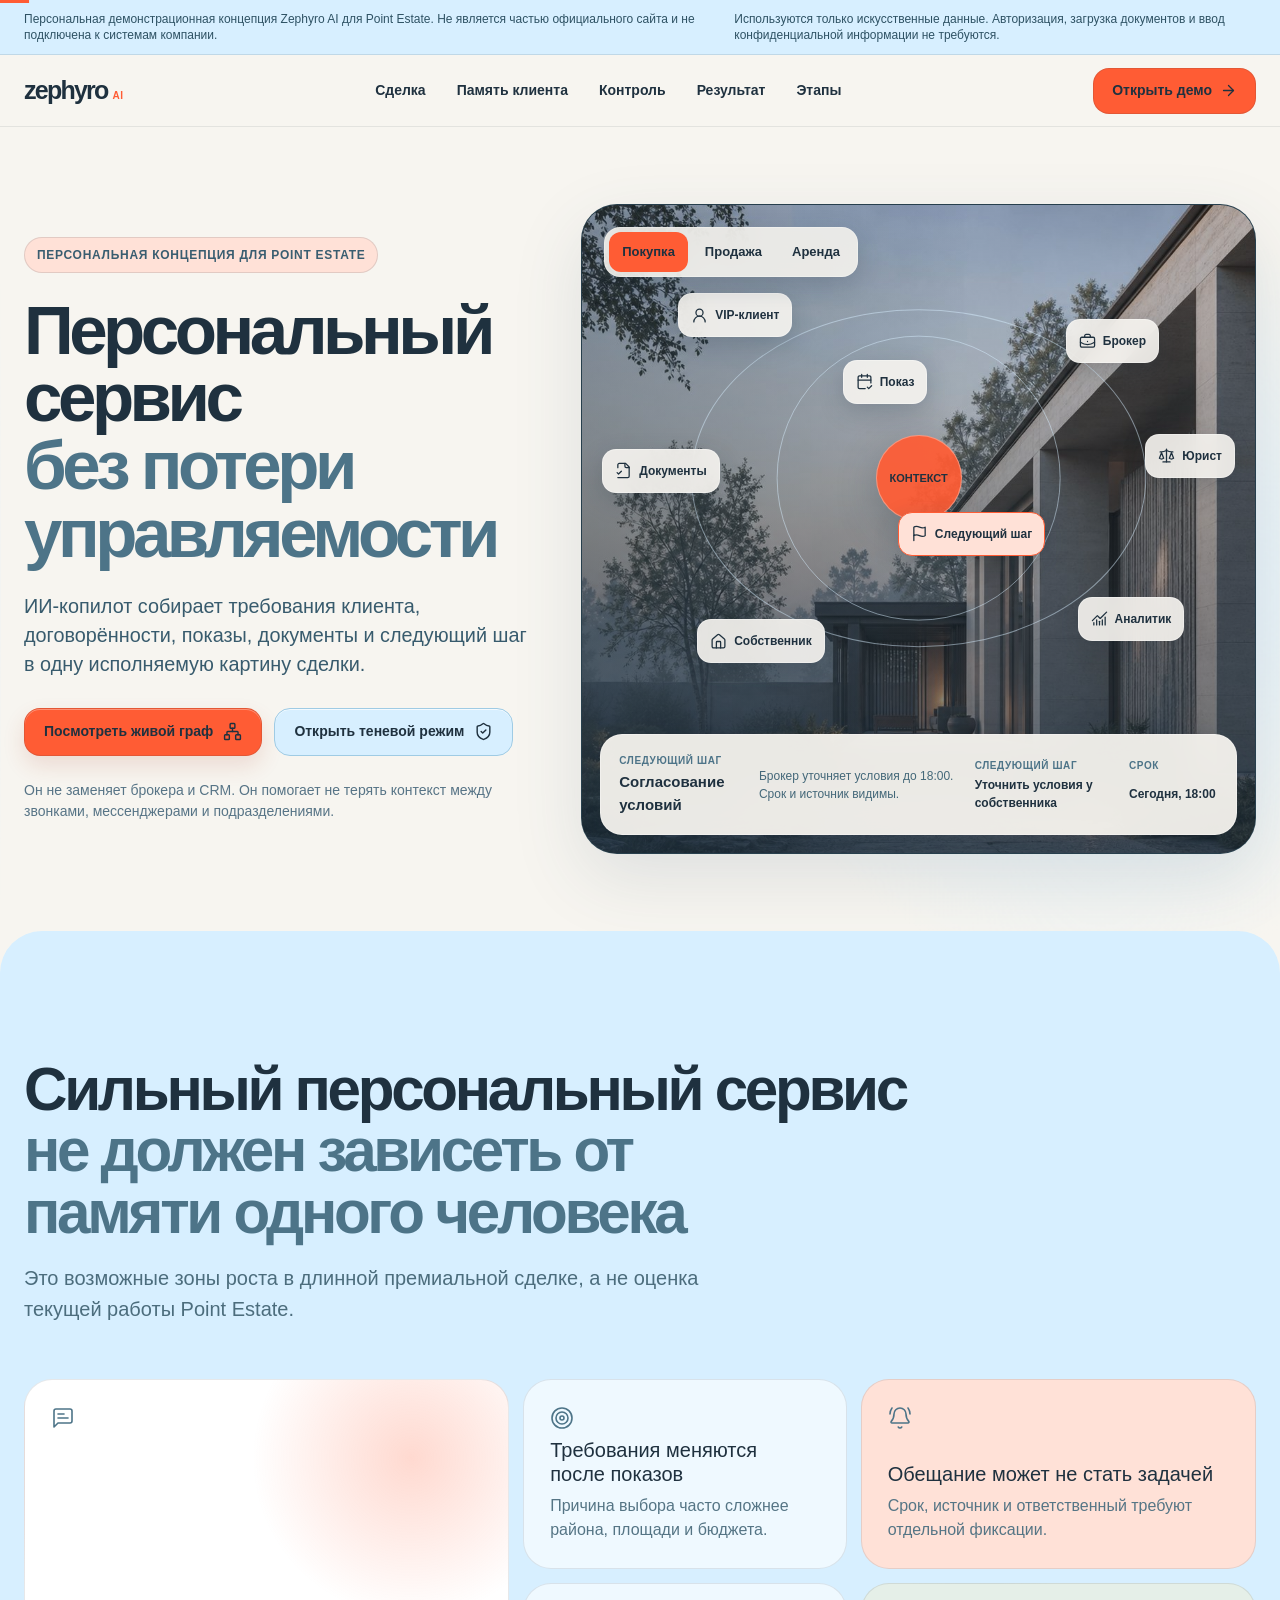
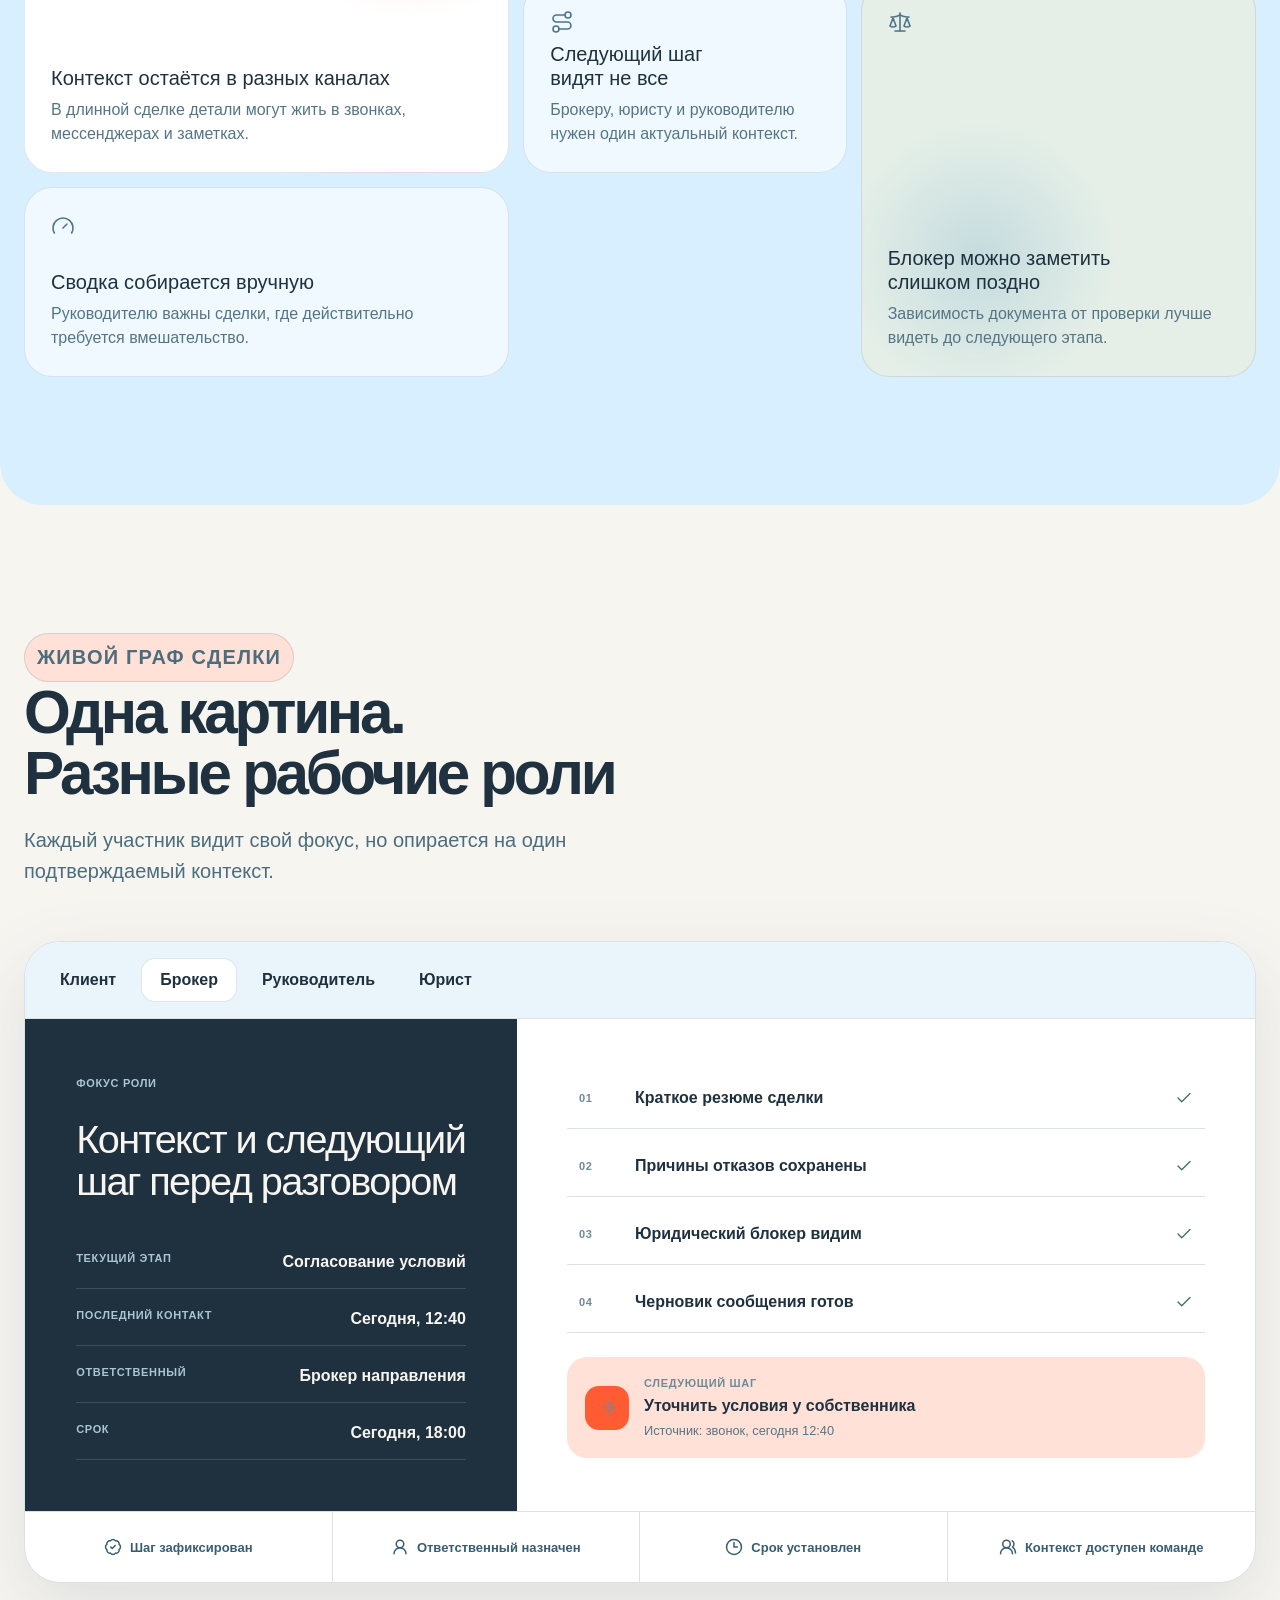
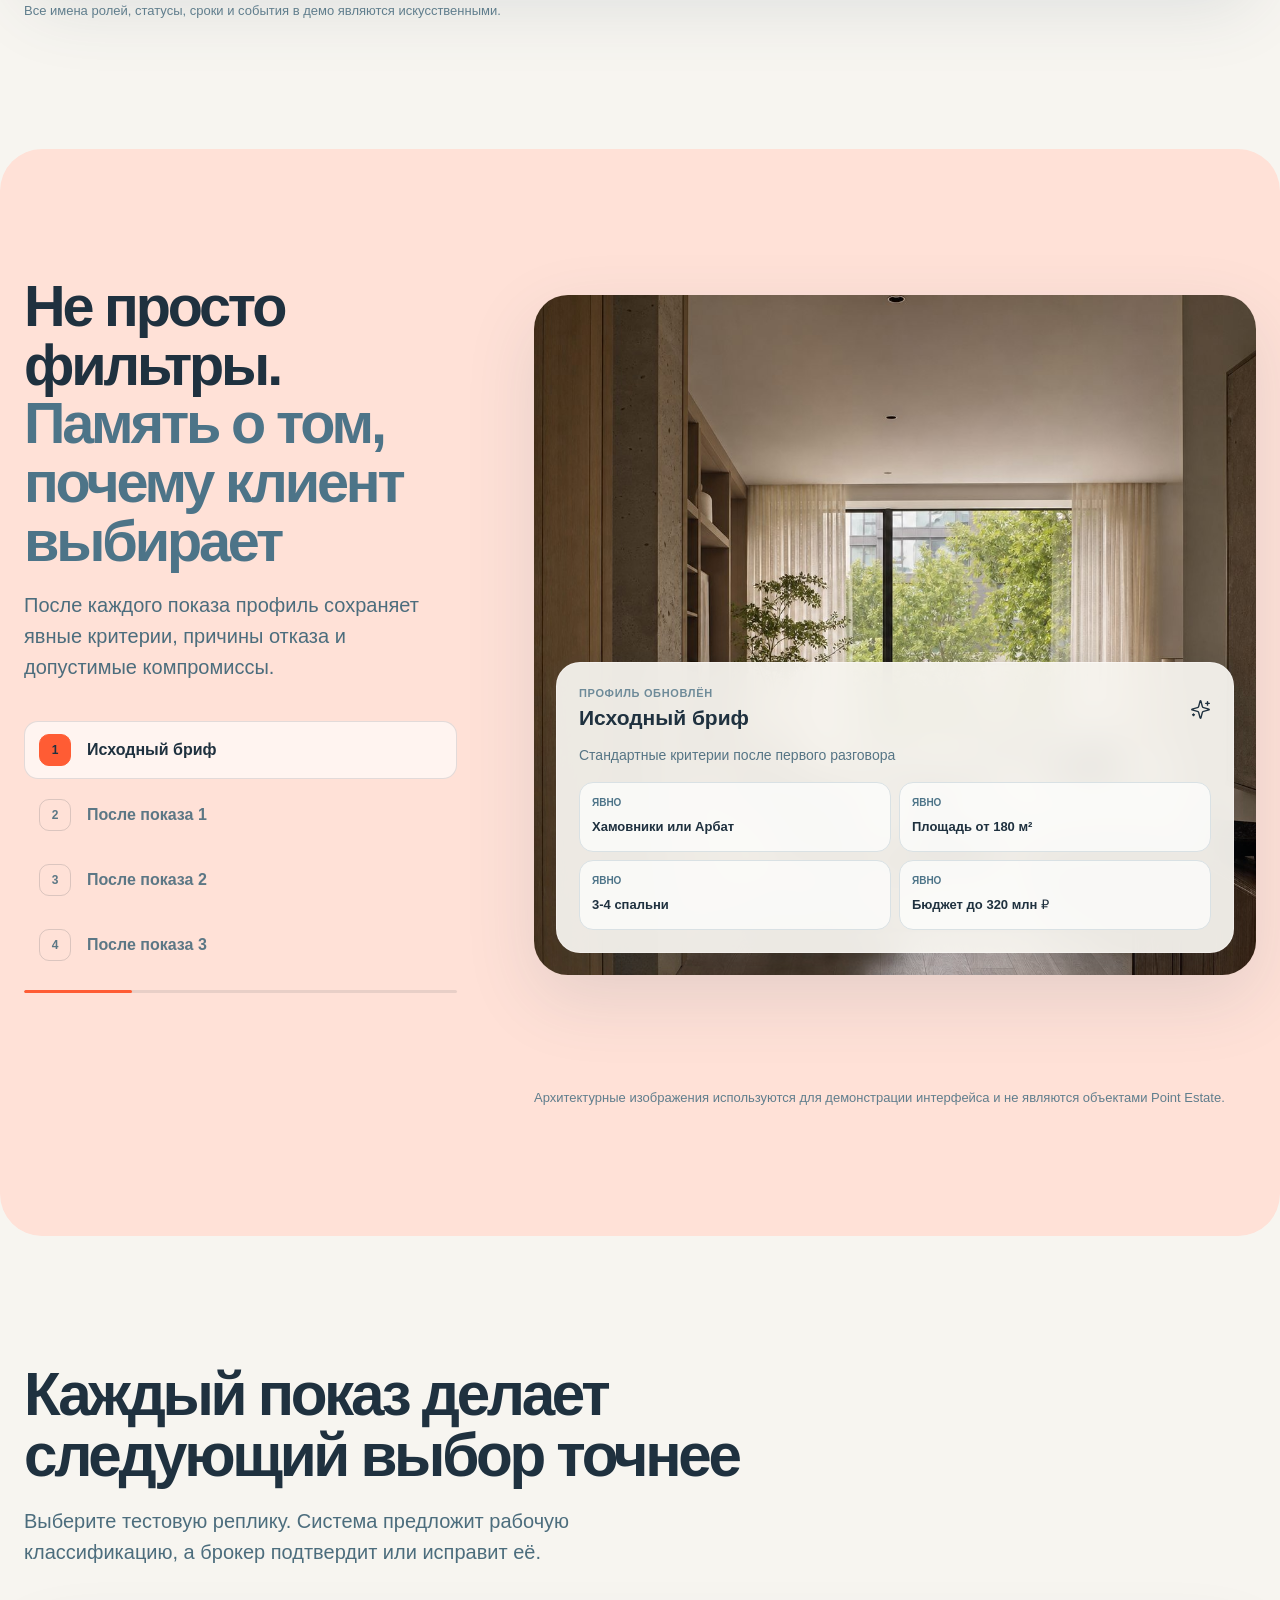
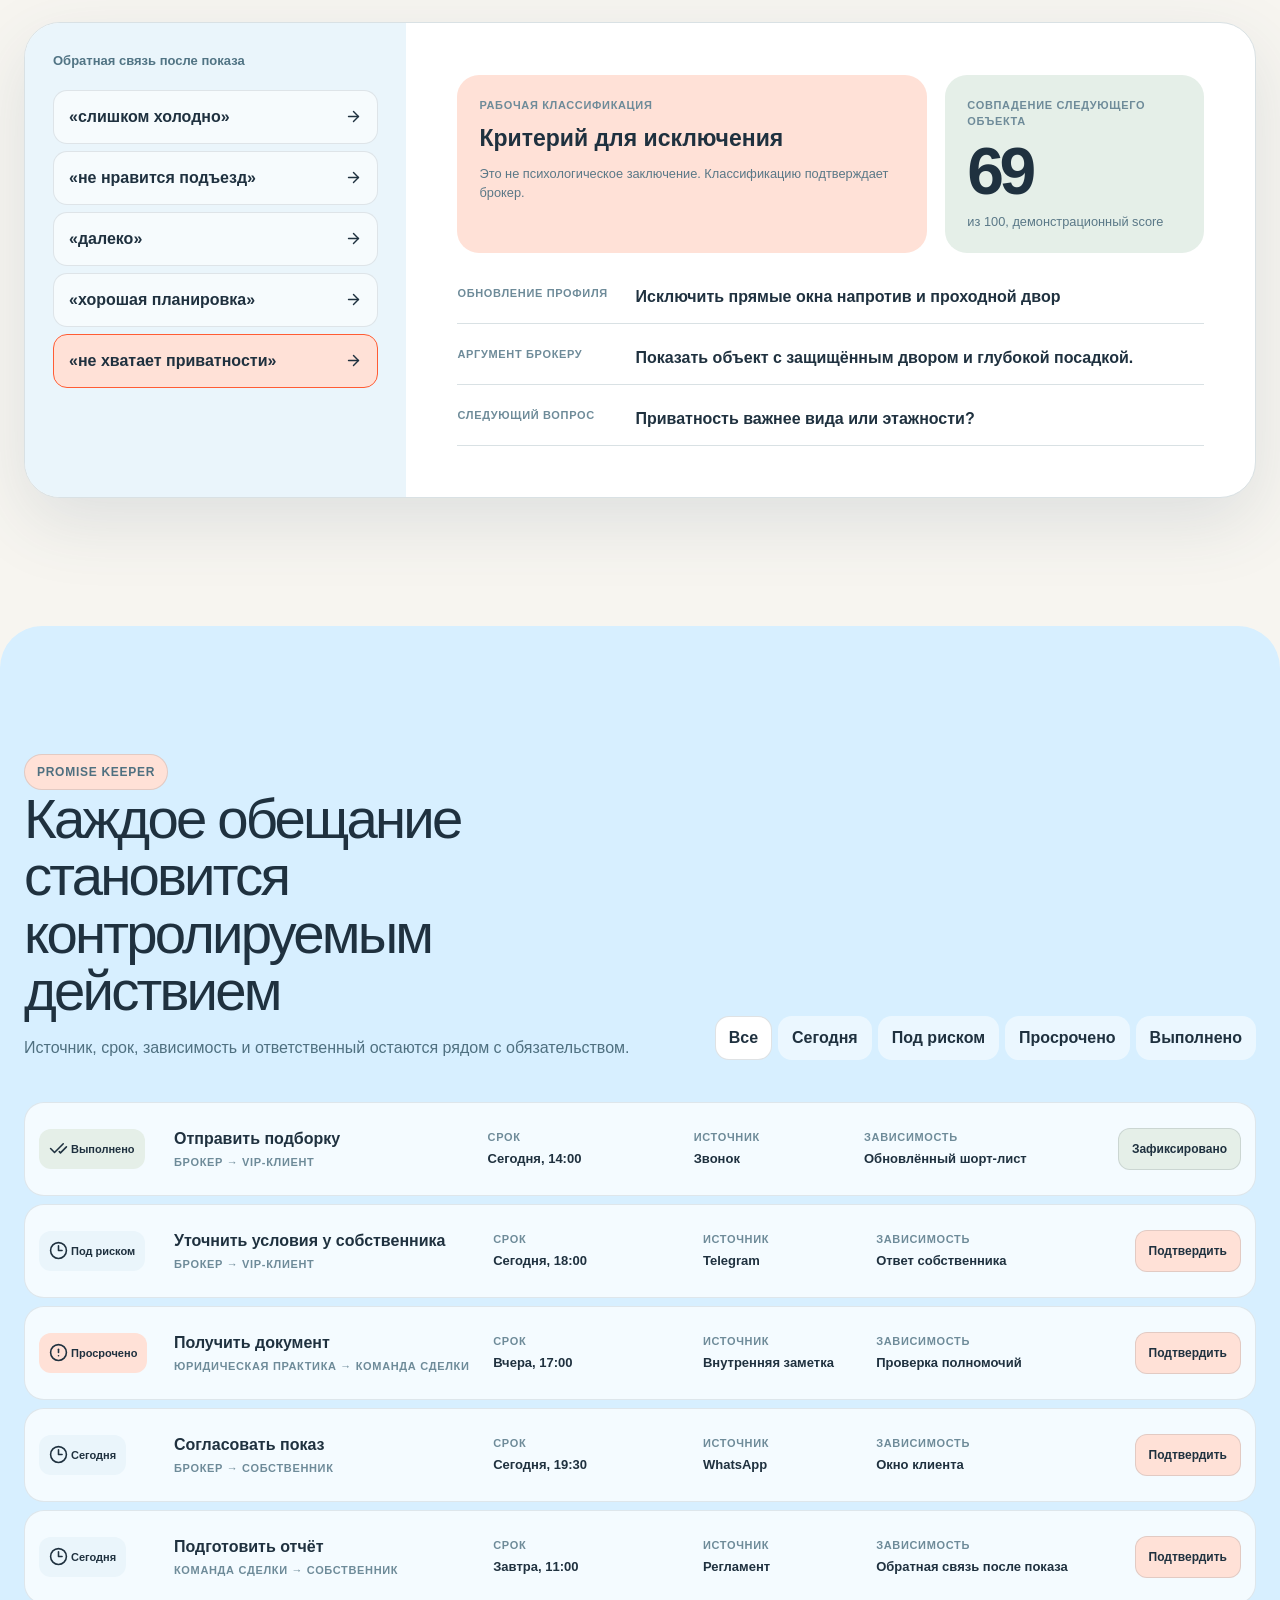
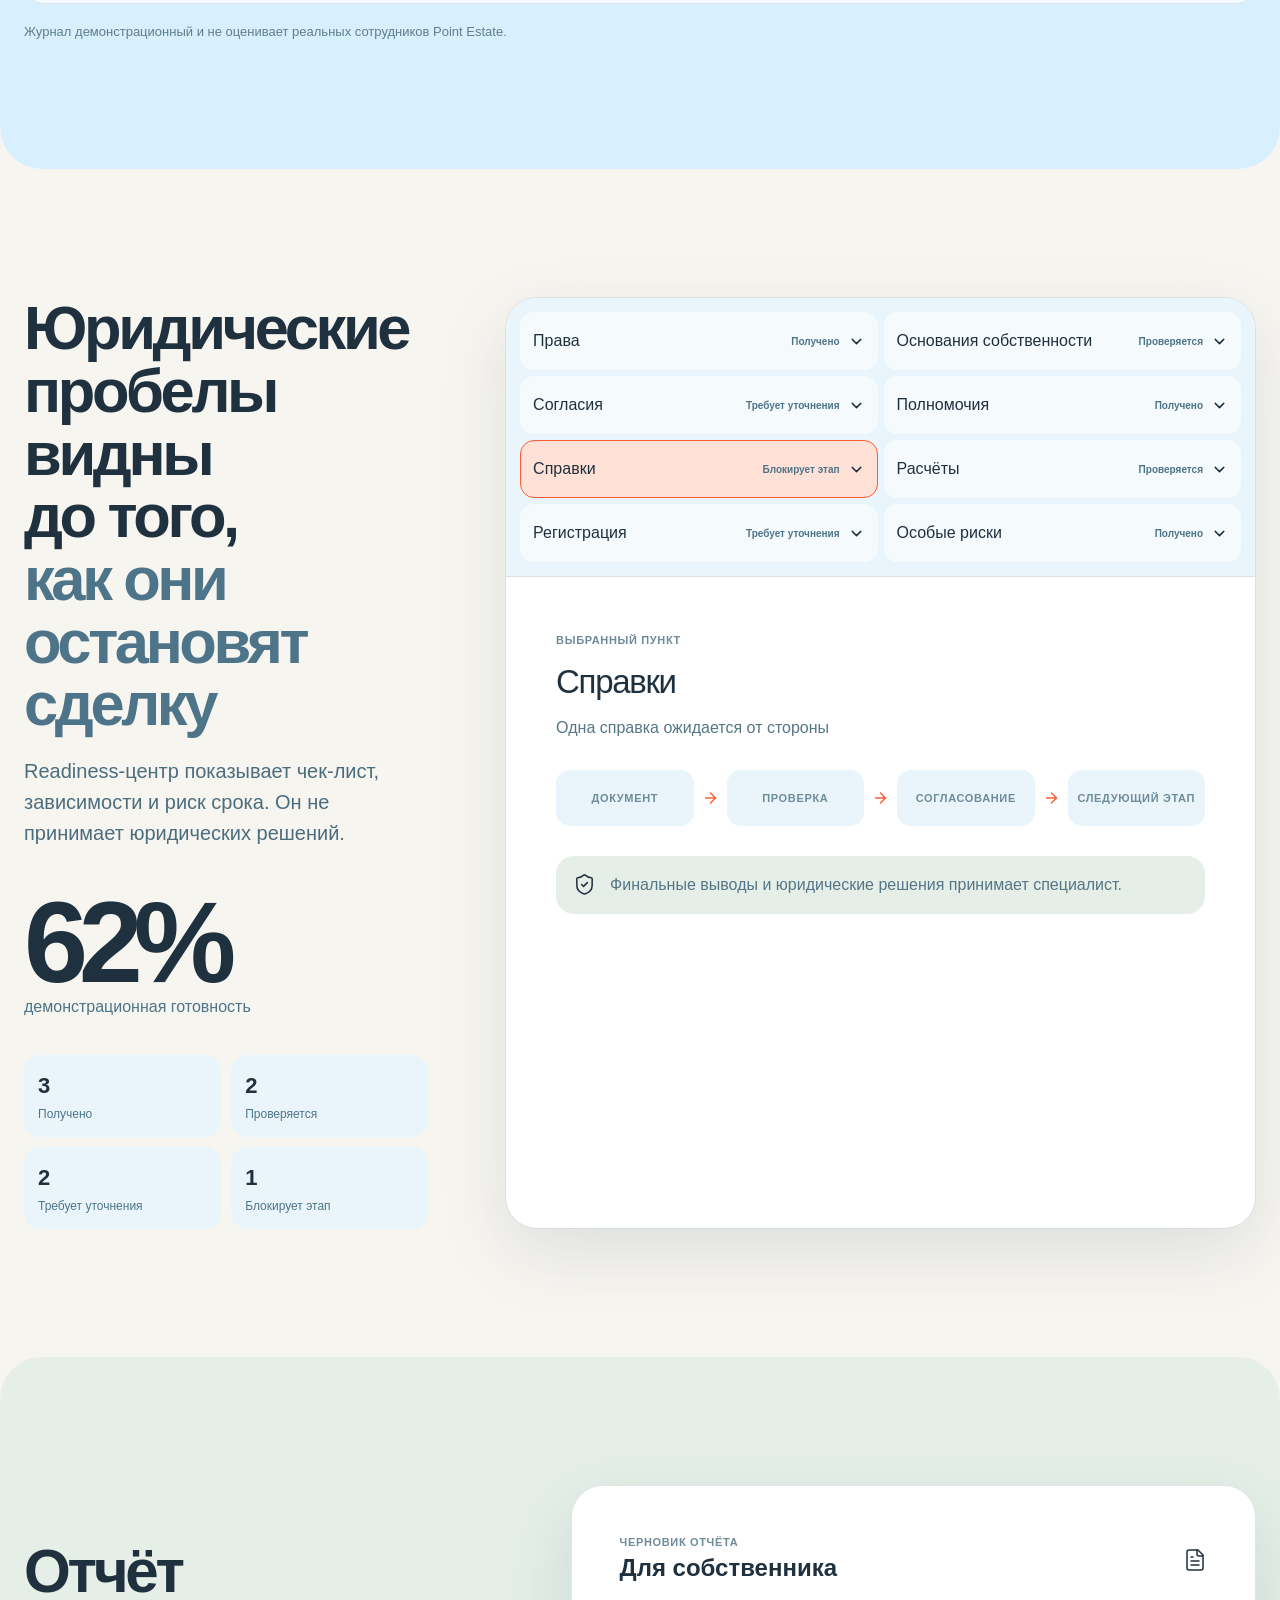
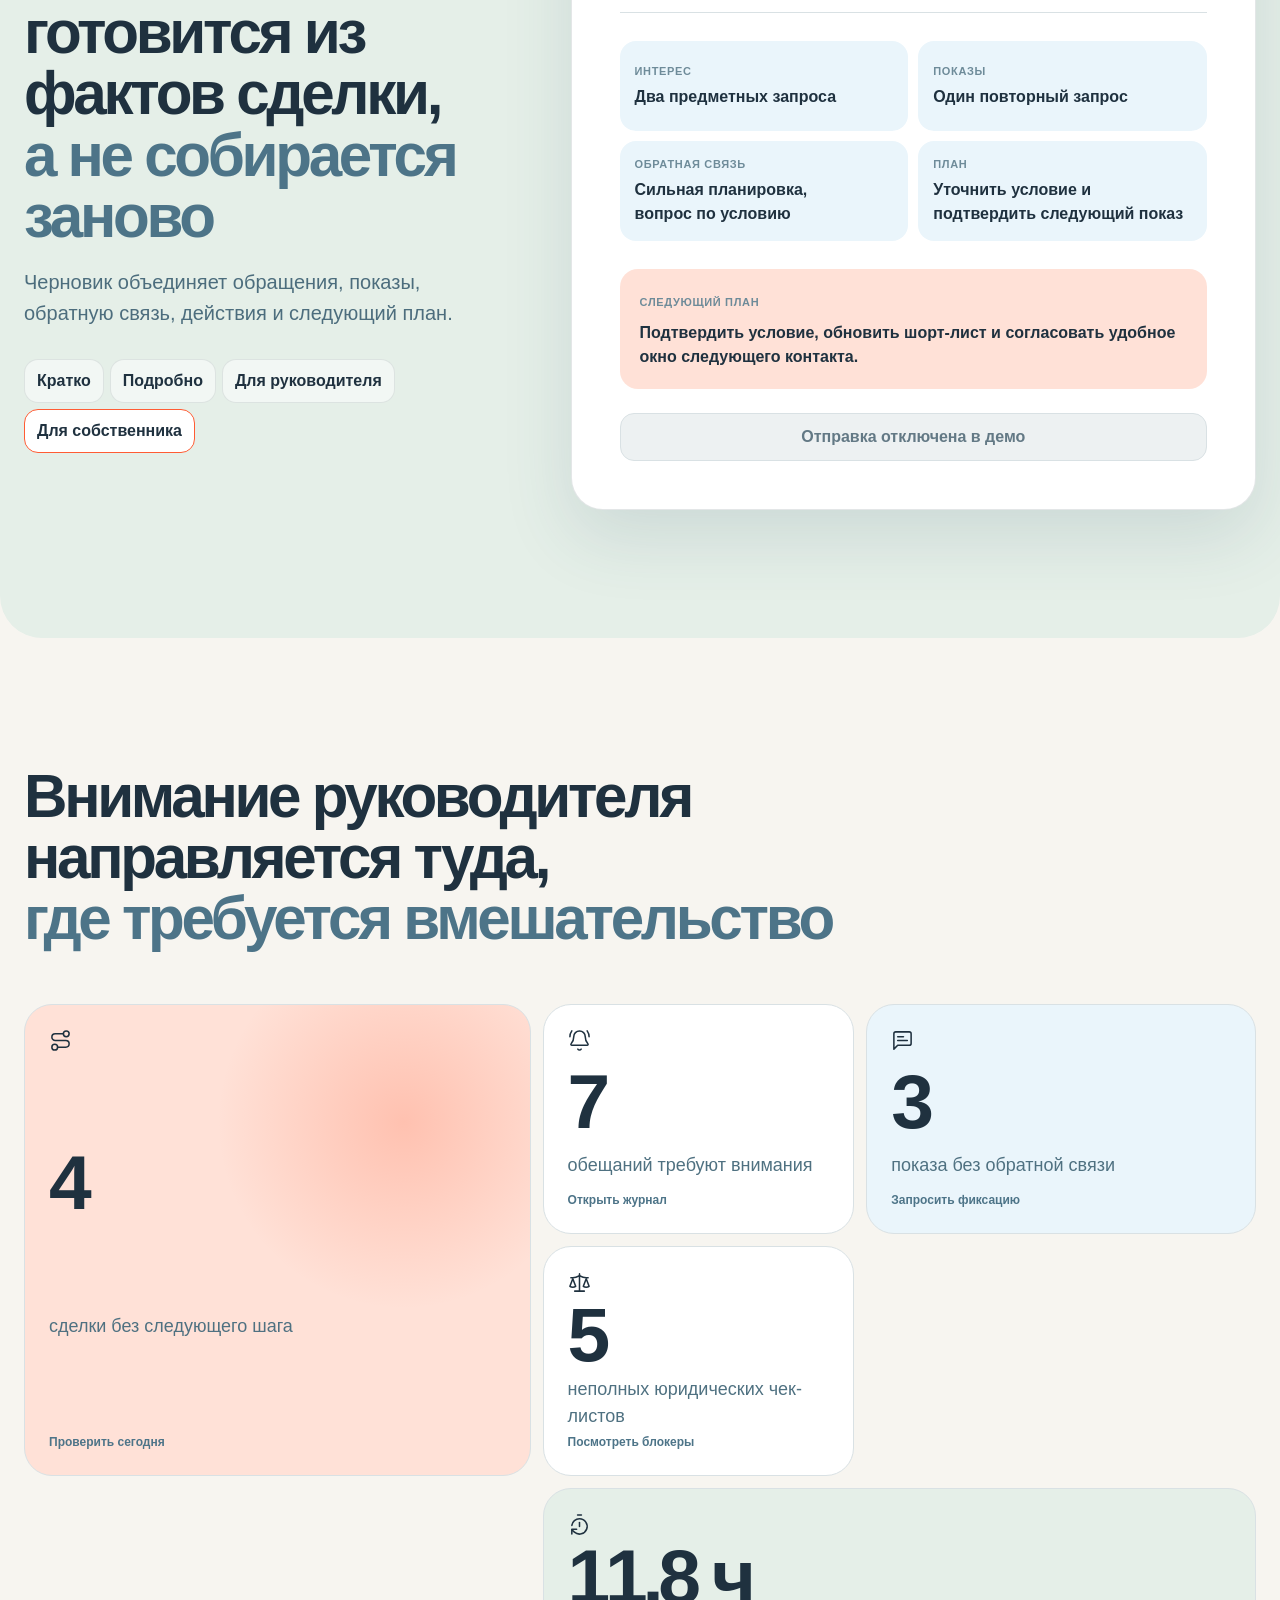
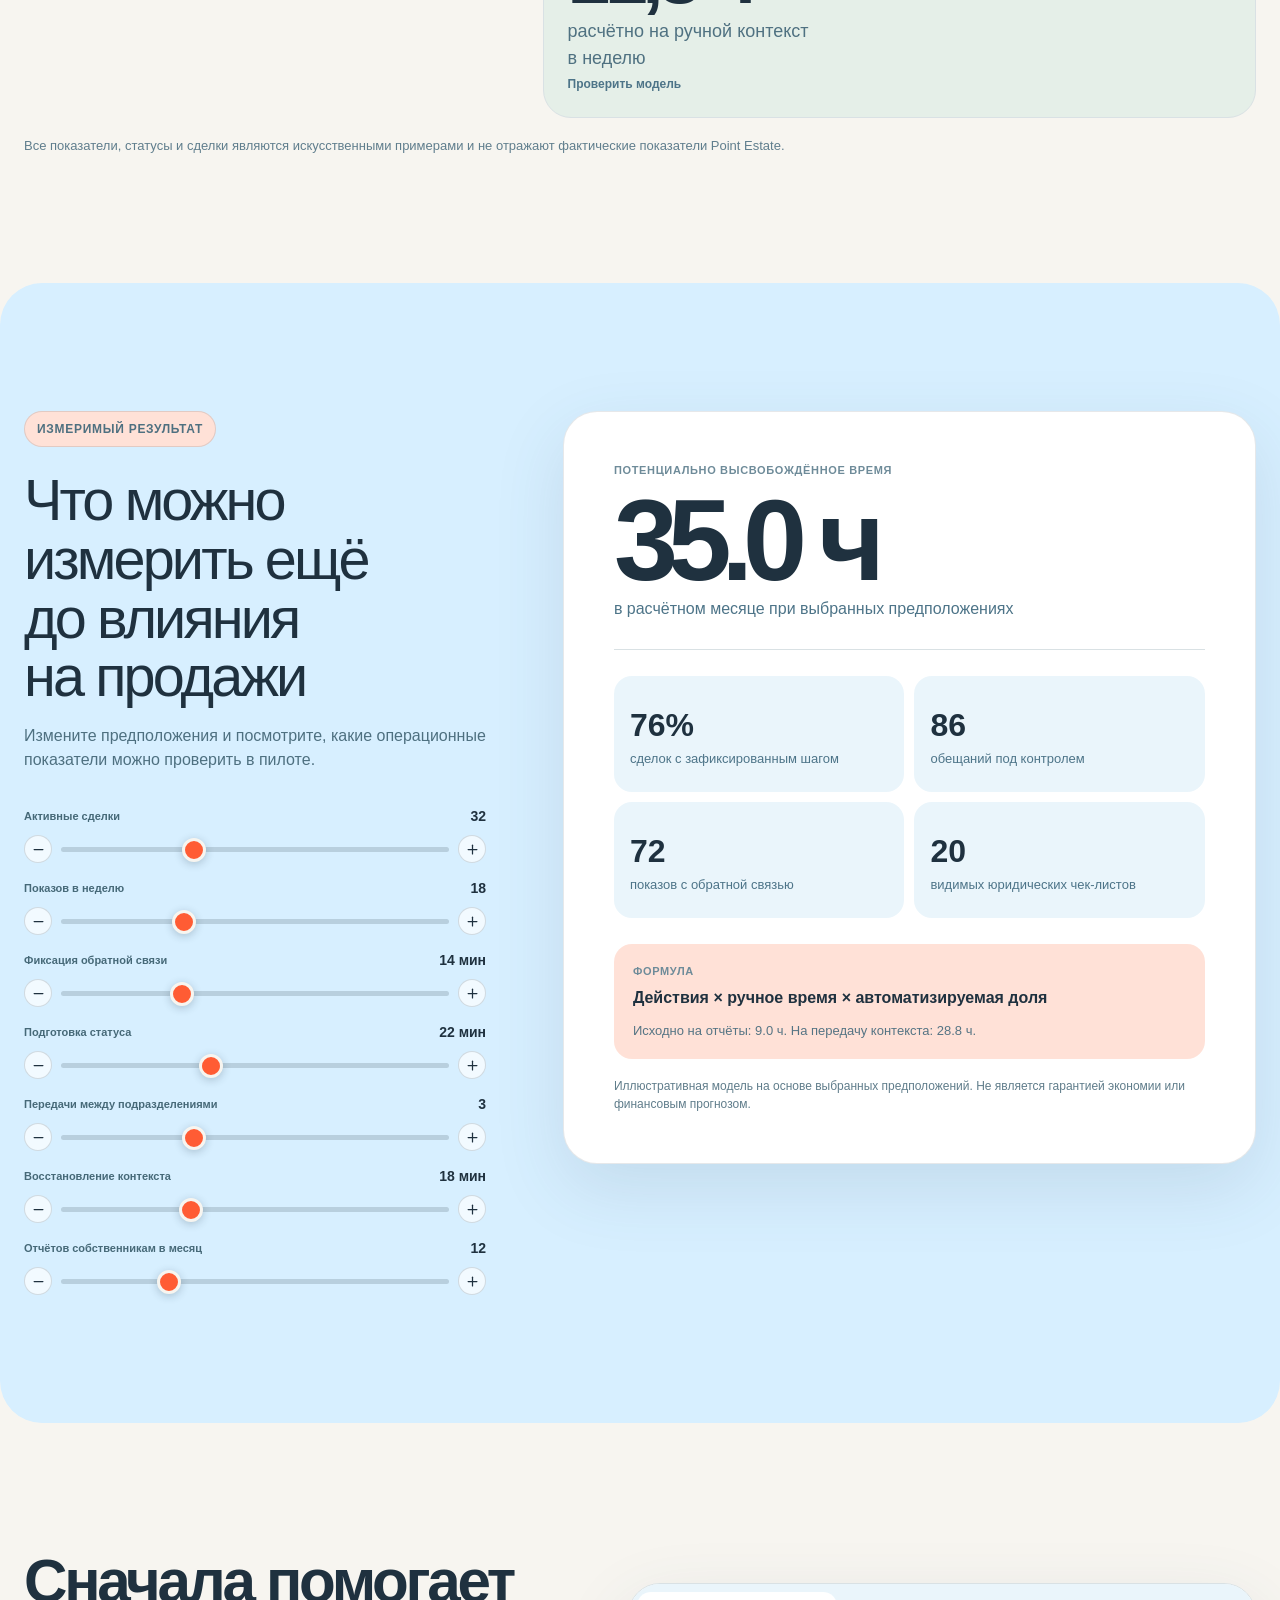
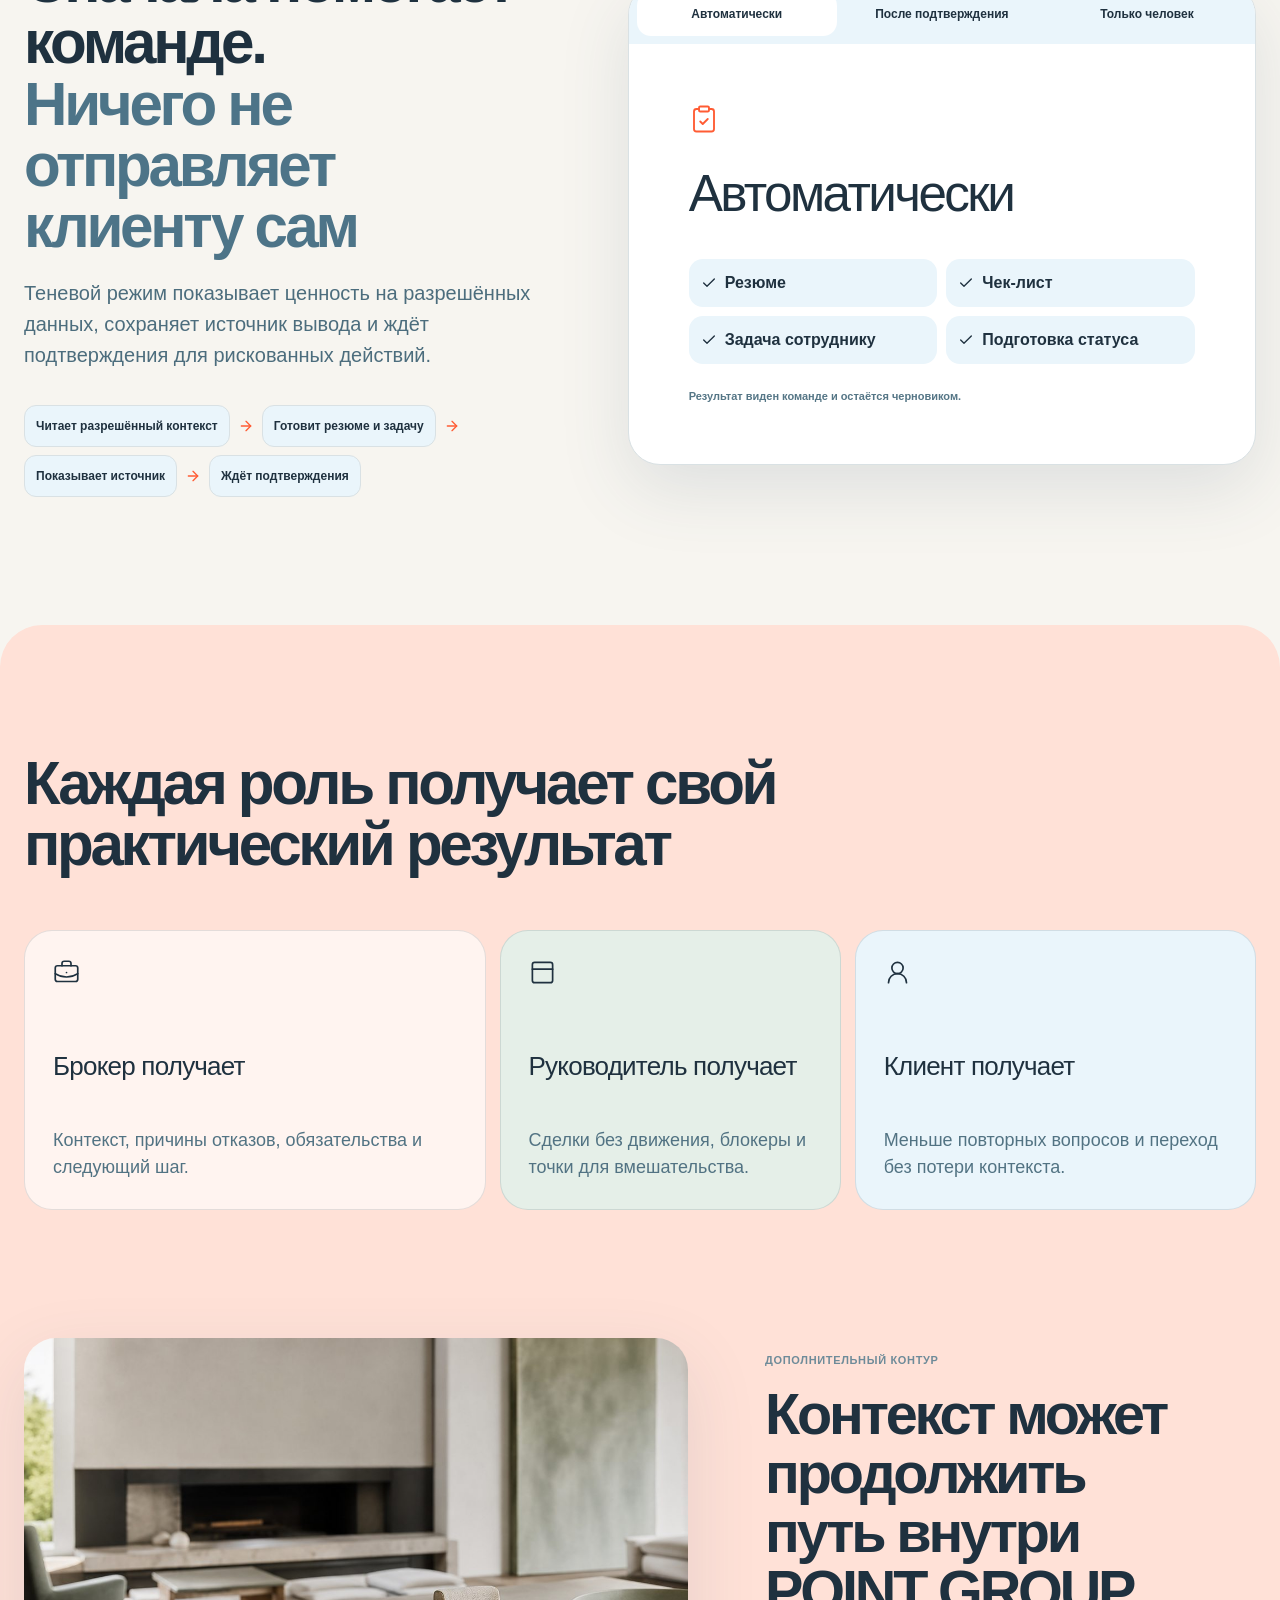
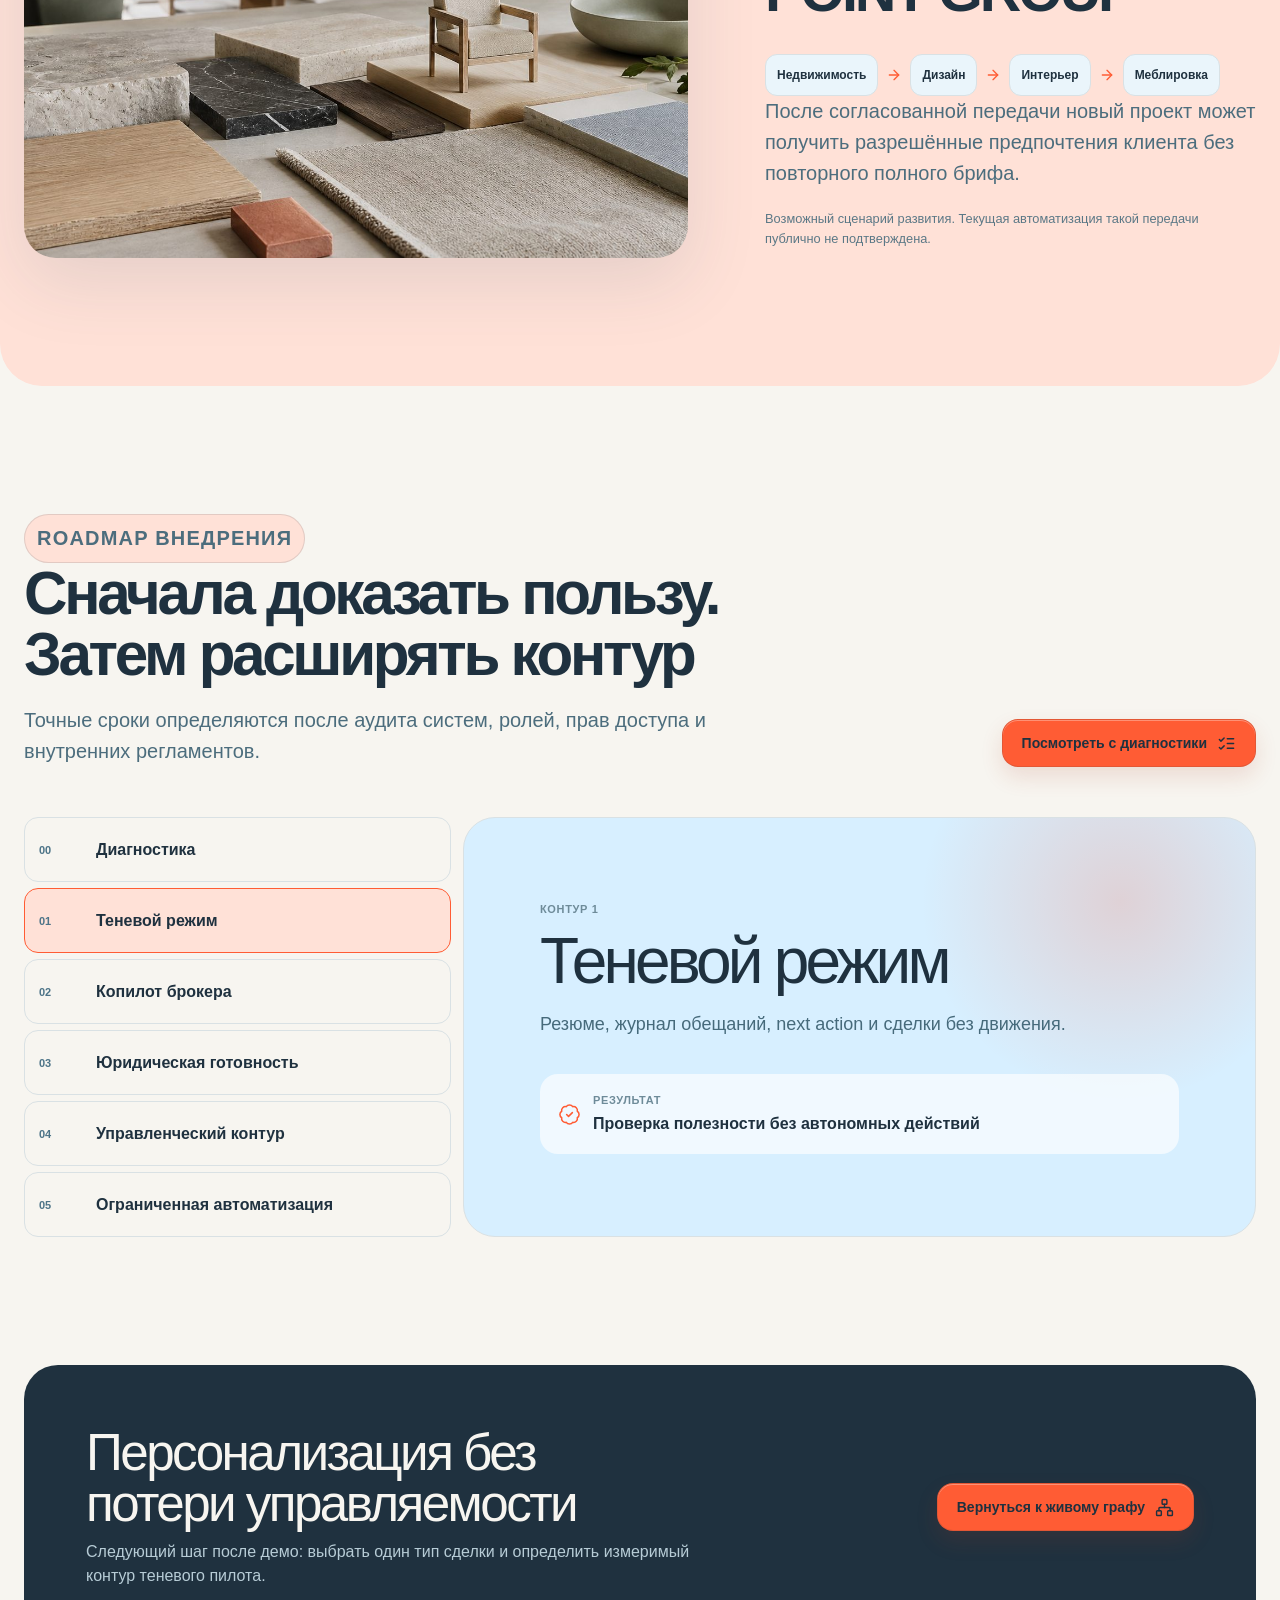
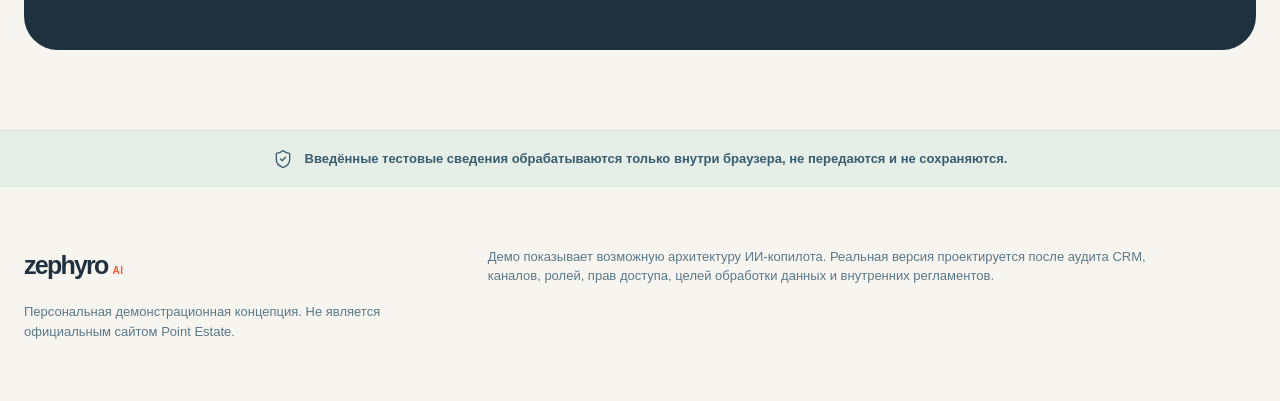
==== commit 16856d76: "Add scroll reveal animations to Point Estate demo" ====
--- a/docs/point-estate-c26c92/index.html
+++ b/docs/point-estate-c26c92/index.html
@@ -14,7 +14,7 @@
     />
     <meta name="theme-color" content="#F7F5F0" />
     <title>Zephyro AI для Point Estate | Персональная концепция</title>
-    <script type="module" crossorigin src="./assets/index-BXhhycpM.js"></script>
+    <script type="module" crossorigin src="./assets/index-B6tcO2SV.js"></script>
     <link rel="stylesheet" crossorigin href="./assets/index-DamxwbRD.css">
   </head>
   <body>
